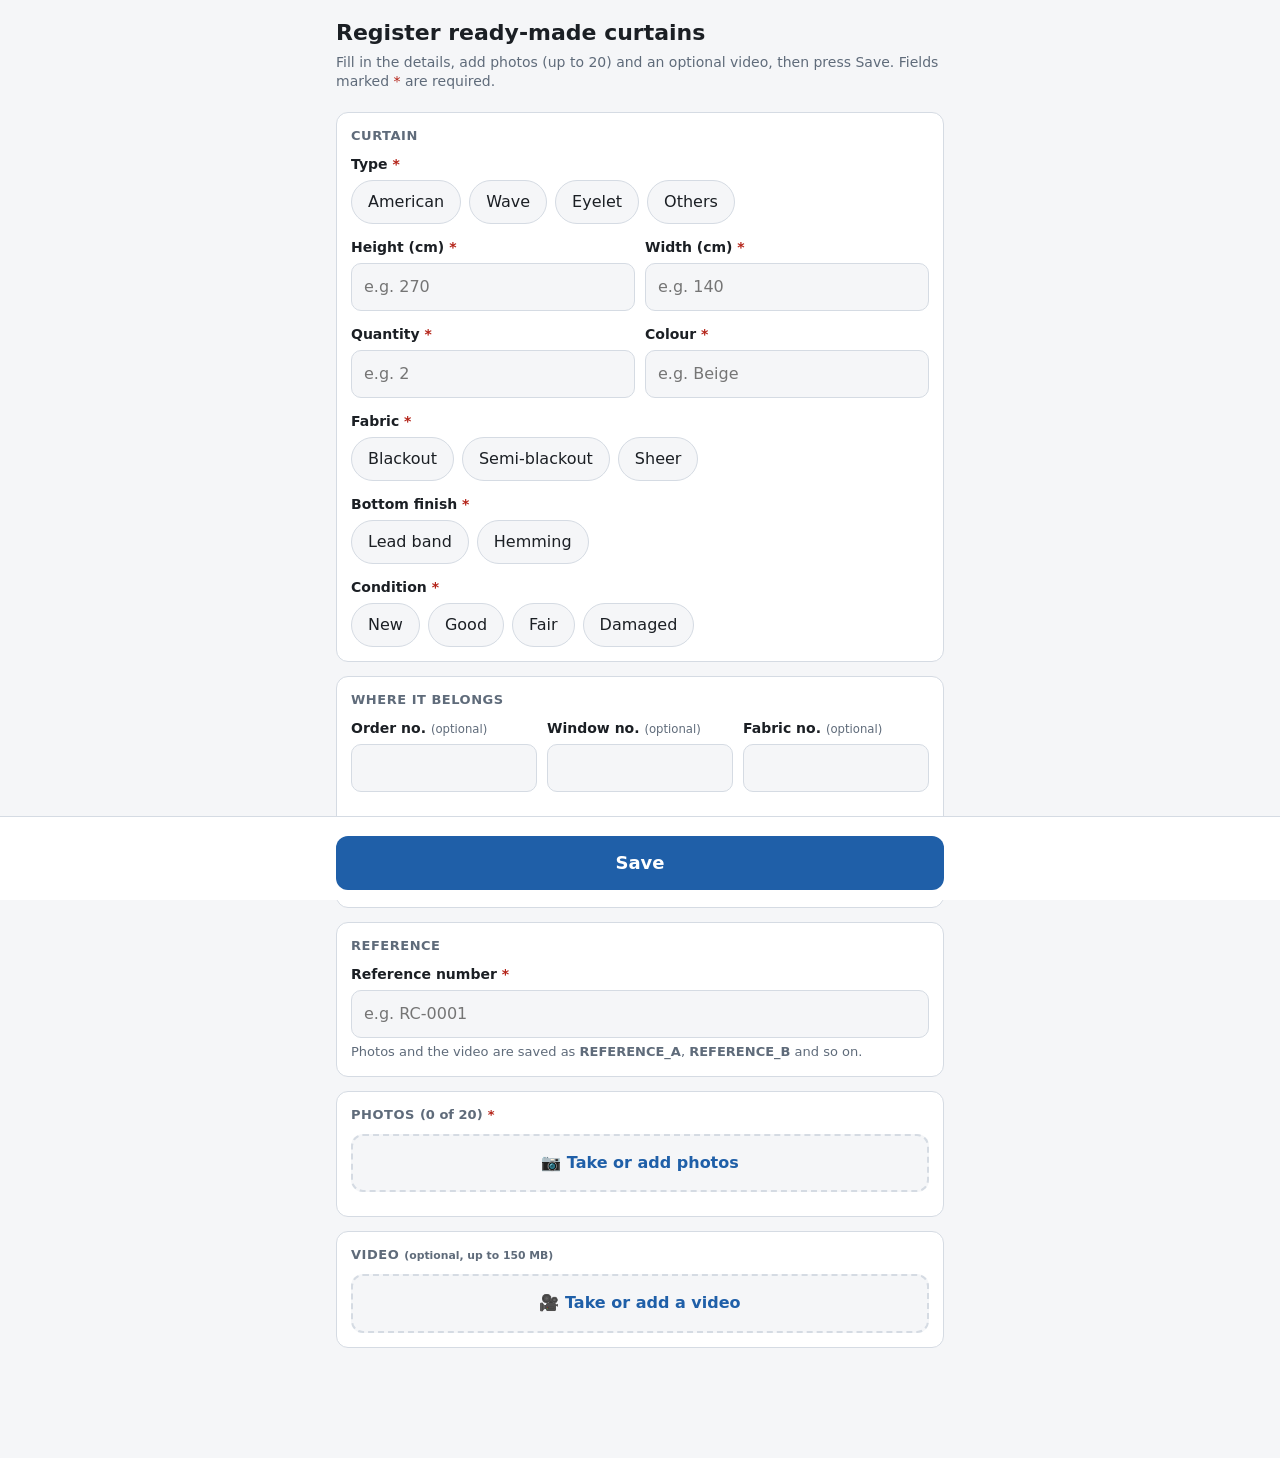
==== ready-curtains.html @ 4d3243e3 "Ready-made curtains register: public ready-curtains.html + ready-curtains edge function, tables, Dri" ====
<!doctype html>
<html lang="en">
<head>
<meta charset="utf-8">
<meta name="viewport" content="width=device-width, initial-scale=1">
<title>Register Ready-Made Curtains</title>
<meta name="robots" content="noindex">
<!-- Public one-page form (no login) to register ready-made curtains with photos and a video. 23 Nov 2026.
     Talks only to the edge function ready-curtains; see supabase/functions/ready-curtains/index.ts.
     Files are saved as <REFERENCE>_A, _B, ... and copied to the Google Drive folder Ready_Curtains. -->
<style>
:root{
  --bg:#f5f6f8; --card:#fff; --ink:#1b1f24; --muted:#5f6b7a; --line:#d5dbe3;
  --brand:#1f5fa8; --brand-ink:#fff; --ok:#16794a; --ok-bg:#e3f4ea; --err:#b42318; --err-bg:#fde7e5; --focus:#7fb0ef; --chip-on:#e6f0fc;
}
@media (prefers-color-scheme: dark){
  :root:not([data-theme="light"]){
    --bg:#121417; --card:#1b1f24; --ink:#e8ebef; --muted:#9aa5b1; --line:#333a43;
    --brand:#5b9be6; --brand-ink:#0d1117; --ok:#5fd39a; --ok-bg:#173527; --err:#ff8a80; --err-bg:#3b1d1b; --focus:#3d6ea8; --chip-on:#1c2f47;
  }
}
:root[data-theme="dark"]{
  --bg:#121417; --card:#1b1f24; --ink:#e8ebef; --muted:#9aa5b1; --line:#333a43;
  --brand:#5b9be6; --brand-ink:#0d1117; --ok:#5fd39a; --ok-bg:#173527; --err:#ff8a80; --err-bg:#3b1d1b; --focus:#3d6ea8; --chip-on:#1c2f47;
}
:root{color-scheme:light dark}
*{box-sizing:border-box}
html,body{margin:0}
body{background:var(--bg);color:var(--ink);font:16px/1.4 system-ui,-apple-system,"Segoe UI",Roboto,sans-serif;padding-bottom:110px}
.wrap{max-width:640px;margin:0 auto;padding:0 16px}
header{padding:18px 0 6px}
h1{font-size:22px;margin:0 0 4px}
header p{margin:0;color:var(--muted);font-size:14px}
section{background:var(--card);border:1px solid var(--line);border-radius:12px;padding:14px;margin-top:14px}
h2{font-size:13px;letter-spacing:.04em;text-transform:uppercase;color:var(--muted);margin:0 0 10px}
.field{margin-bottom:14px}
.field:last-child{margin-bottom:0}
label.l,.l{display:block;font-size:14px;font-weight:600;margin-bottom:5px}
.l small{font-weight:400;color:var(--muted)}
.req{color:var(--err)}
input[type=text],input[type=number],input[type=search]{width:100%;font:inherit;color:var(--ink);background:var(--bg);border:1px solid var(--line);border-radius:10px;padding:12px;min-height:48px}
input:focus,button:focus-visible{outline:2px solid var(--focus);outline-offset:1px}
.two{display:grid;grid-template-columns:1fr 1fr;gap:10px}
.three{display:grid;grid-template-columns:1fr 1fr 1fr;gap:10px}
@media (max-width:420px){.three{grid-template-columns:1fr 1fr}}
.chips{display:flex;flex-wrap:wrap;gap:8px}
.chip{font:inherit;cursor:pointer;color:var(--ink);background:var(--bg);border:1.5px solid var(--line);border-radius:999px;padding:10px 16px;min-height:44px}
.chip[aria-pressed=true]{background:var(--chip-on);border-color:var(--brand);color:var(--brand);font-weight:700}
.invalid .chip,.invalid input{border-color:var(--err)}
.msg{font-size:13px;color:var(--err);margin-top:5px;display:none}
.invalid > .msg{display:block}
.hint{font-size:13px;color:var(--muted);margin-top:5px}
.drop{display:flex;align-items:center;justify-content:center;gap:8px;border:2px dashed var(--line);border-radius:12px;padding:16px;cursor:pointer;font-weight:600;color:var(--brand);background:var(--bg);min-height:56px;text-align:center}
.drop input{display:none}
.thumbs{display:grid;grid-template-columns:repeat(auto-fill,minmax(92px,1fr));gap:8px;margin-top:10px}
.th{position:relative;aspect-ratio:1;border-radius:10px;overflow:hidden;background:var(--bg);border:1px solid var(--line);display:flex;align-items:center;justify-content:center;color:var(--muted);font-size:12px;text-align:center}
.th img{width:100%;height:100%;object-fit:cover;display:block}
.th .let{position:absolute;left:4px;bottom:4px;background:rgba(0,0,0,.65);color:#fff;border-radius:6px;font-size:12px;font-weight:700;padding:1px 7px}
.th .x{position:absolute;right:4px;top:4px;width:30px;height:30px;border-radius:50%;border:0;background:rgba(0,0,0,.65);color:#fff;font-size:18px;line-height:1;cursor:pointer;padding:0}
.th .bar{position:absolute;left:0;right:0;bottom:0;height:5px;background:rgba(0,0,0,.25)}
.th .bar i{display:block;height:100%;width:0;background:var(--brand)}
.th.done .bar i{background:var(--ok);width:100%}
.vid{display:flex;align-items:center;gap:10px;margin-top:10px;padding:10px;border:1px solid var(--line);border-radius:10px;background:var(--bg)}
.vid b{flex:1;min-width:0;overflow-wrap:anywhere;font-size:14px}
.vid button{border:0;background:none;color:var(--err);font:inherit;font-weight:600;cursor:pointer;min-height:44px;padding:0 8px}
#bar{position:fixed;left:0;right:0;bottom:0;background:var(--card);border-top:1px solid var(--line);padding:10px 0 calc(10px + env(safe-area-inset-bottom));z-index:5}
#submit{width:100%;font:inherit;font-size:18px;font-weight:700;background:var(--brand);color:var(--brand-ink);border:0;border-radius:12px;min-height:54px;cursor:pointer}
#submit:disabled{opacity:.55;cursor:default}
#status{font-size:14px;margin:0 0 8px;min-height:1px}
#status.err{color:var(--err);font-weight:600}
#prog{height:8px;border-radius:99px;background:var(--line);overflow:hidden;margin-bottom:8px;display:none}
#prog i{display:block;height:100%;width:0;background:var(--brand);transition:width .2s}
#done{display:none;text-align:center;padding:26px 16px}
#done .tick{width:64px;height:64px;border-radius:50%;background:var(--ok-bg);color:var(--ok);font-size:36px;display:flex;align-items:center;justify-content:center;margin:0 auto 12px}
#done h2{font-size:20px;text-transform:none;letter-spacing:0;color:var(--ink);margin-bottom:6px}
#done .btns{display:grid;gap:10px;margin-top:18px}
#done button{font:inherit;font-weight:700;border-radius:12px;min-height:50px;border:1.5px solid var(--brand);background:var(--card);color:var(--brand);cursor:pointer}
#done button.p{background:var(--brand);color:var(--brand-ink)}
</style>
</head>
<body>
<div class="wrap">
  <header>
    <h1>Register ready-made curtains</h1>
    <p>Fill in the details, add photos (up to 20) and an optional video, then press Save. Fields marked <span class="req">*</span> are required.</p>
  </header>

  <form id="form" novalidate autocomplete="off">
  <section>
    <h2>Curtain</h2>
    <div class="field" data-f="curtain_type">
      <div class="l">Type <span class="req">*</span></div>
      <div class="chips" data-group="curtain_type">
        <button type="button" class="chip" data-v="American">American</button>
        <button type="button" class="chip" data-v="Wave">Wave</button>
        <button type="button" class="chip" data-v="Eyelet">Eyelet</button>
        <button type="button" class="chip" data-v="Others">Others</button>
      </div>
      <input type="text" id="type_other" maxlength="80" placeholder="Describe the type" style="margin-top:8px;display:none" aria-label="Other type">
      <div class="msg">Please choose the type.</div>
    </div>
    <div class="two">
      <div class="field" data-f="height_cm">
        <label class="l" for="height_cm">Height (cm) <span class="req">*</span></label>
        <input type="number" id="height_cm" inputmode="decimal" min="1" max="999" step="any" placeholder="e.g. 270">
        <div class="msg">Enter the height.</div>
      </div>
      <div class="field" data-f="width_cm">
        <label class="l" for="width_cm">Width (cm) <span class="req">*</span></label>
        <input type="number" id="width_cm" inputmode="decimal" min="1" max="1999" step="any" placeholder="e.g. 140">
        <div class="msg">Enter the width.</div>
      </div>
    </div>
    <div class="two">
      <div class="field" data-f="quantity">
        <label class="l" for="quantity">Quantity <span class="req">*</span></label>
        <input type="number" id="quantity" inputmode="numeric" min="1" max="9999" step="1" placeholder="e.g. 2">
        <div class="msg">Enter the quantity.</div>
      </div>
      <div class="field" data-f="colour">
        <label class="l" for="colour">Colour <span class="req">*</span></label>
        <input type="text" id="colour" maxlength="60" placeholder="e.g. Beige">
        <div class="msg">Enter the colour.</div>
      </div>
    </div>
    <div class="field" data-f="fabric_kind">
      <div class="l">Fabric <span class="req">*</span></div>
      <div class="chips" data-group="fabric_kind">
        <button type="button" class="chip" data-v="Blackout">Blackout</button>
        <button type="button" class="chip" data-v="Semi-blackout">Semi-blackout</button>
        <button type="button" class="chip" data-v="Sheer">Sheer</button>
      </div>
      <div class="msg">Please choose the fabric.</div>
    </div>
    <div class="field" data-f="bottom_finish">
      <div class="l">Bottom finish <span class="req">*</span></div>
      <div class="chips" data-group="bottom_finish">
        <button type="button" class="chip" data-v="Lead band">Lead band</button>
        <button type="button" class="chip" data-v="Hemming">Hemming</button>
      </div>
      <div class="msg">Please choose lead band or hemming.</div>
    </div>
    <div class="field" data-f="condition">
      <div class="l">Condition <span class="req">*</span></div>
      <div class="chips" data-group="condition">
        <button type="button" class="chip" data-v="New">New</button>
        <button type="button" class="chip" data-v="Good">Good</button>
        <button type="button" class="chip" data-v="Fair">Fair</button>
        <button type="button" class="chip" data-v="Damaged">Damaged</button>
      </div>
      <div class="msg">Please choose the condition.</div>
    </div>
  </section>

  <section>
    <h2>Where it belongs</h2>
    <div class="three">
      <div class="field" data-f="order_no">
        <label class="l" for="order_no">Order no. <small>(optional)</small></label>
        <input type="text" id="order_no" maxlength="40" inputmode="text">
      </div>
      <div class="field" data-f="window_no">
        <label class="l" for="window_no">Window no. <small>(optional)</small></label>
        <input type="text" id="window_no" maxlength="40">
      </div>
      <div class="field" data-f="fabric_no">
        <label class="l" for="fabric_no">Fabric no. <small>(optional)</small></label>
        <input type="text" id="fabric_no" maxlength="60">
      </div>
    </div>
    <div class="field" data-f="rack_no" style="margin-top:14px">
      <label class="l" for="rack_no">Rack number <span class="req">*</span></label>
      <input type="text" id="rack_no" maxlength="40" placeholder="e.g. R-12">
      <div class="msg">Enter the rack number.</div>
    </div>
  </section>

  <section>
    <h2>Reference</h2>
    <div class="field" data-f="ref">
      <label class="l" for="ref">Reference number <span class="req">*</span></label>
      <input type="text" id="ref" maxlength="40" autocapitalize="characters" placeholder="e.g. RC-0001">
      <div class="hint" id="refHint">Photos and the video are saved as <b>REFERENCE_A</b>, <b>REFERENCE_B</b> and so on.</div>
      <div class="msg" id="refMsg">Enter a reference number (letters, digits, - _ . only).</div>
    </div>
  </section>

  <section>
    <h2>Photos <span id="pcount" style="text-transform:none;letter-spacing:0">(0 of 20)</span> <span class="req">*</span></h2>
    <label class="drop" id="photoDrop">
      <span>📷 Take or add photos</span>
      <input type="file" id="photos" accept="image/*" multiple>
    </label>
    <div class="thumbs" id="thumbs"></div>
    <div class="field" data-f="photos"><div class="msg">Please add at least one photo.</div></div>
  </section>

  <section>
    <h2>Video <small style="text-transform:none;letter-spacing:0">(optional, up to 150 MB)</small></h2>
    <label class="drop" id="videoDrop">
      <span>🎥 Take or add a video</span>
      <input type="file" id="video" accept="video/*">
    </label>
    <div id="vidInfo"></div>
  </section>
  </form>

  <section id="done">
    <div class="tick">✓</div>
    <h2>Saved</h2>
    <p id="doneTxt" style="margin:0;color:var(--muted)"></p>
    <div class="btns">
      <button type="button" class="p" id="againSame">Same details, new reference</button>
      <button type="button" id="againBlank">Register a new curtain (blank form)</button>
    </div>
  </section>
</div>

<div id="bar"><div class="wrap">
  <div id="prog"><i></i></div>
  <p id="status"></p>
  <button type="button" id="submit">Save</button>
</div></div>

<script>
(() => {
  const API = "https://jrevqijbzzwdcwxcnwfa.supabase.co/functions/v1/ready-curtains";
  const KEY = "sb_publishable_I4J8srUWlXVnkI-9qGpPQg_XblXWZ8r";   // public publishable key; the Storage gateway wants a header
  const MAX_PHOTOS = 20, MAX_VIDEO = 150 * 1024 * 1024, MAX_EDGE = 2560;
  const LETTERS = "ABCDEFGHIJKLMNOPQRSTUVWXYZ";
  const $ = (id) => document.getElementById(id);
  const store = {
    get(k){ try { return localStorage.getItem(k); } catch { return null; } },
    set(k,v){ try { localStorage.setItem(k,v); } catch {} },
  };
  const TEXT = ["order_no","window_no","fabric_no","height_cm","width_cm","quantity","colour","rack_no","ref","type_other"];
  const GROUPS = ["curtain_type","fabric_kind","bottom_finish","condition"];
  const pick = {};                    // chip selections
  let photos = [];                    // {blob, name, type, size, url, ok}
  let video = null;                   // {file, type, size}
  let sid = null, uploaded = new Set(), busy = false;

  const newId = () => (crypto.randomUUID ? crypto.randomUUID() : (Date.now().toString(36) + Math.random().toString(36).slice(2) + Math.random().toString(36).slice(2)));
  const normRef = (v) => String(v || "").trim().replace(/\s+/g, "-").toUpperCase();
  const refOk = (r) => /^[A-Z0-9][A-Z0-9._-]{0,39}$/.test(r);
  const mb = (n) => (n / 1048576).toFixed(n > 10485760 ? 0 : 1) + " MB";

  // ---------- chips ----------
  document.querySelectorAll(".chips").forEach((box) => box.addEventListener("click", (e) => {
    const b = e.target.closest(".chip"); if (!b) return;
    setChip(box.dataset.group, b.dataset.v);
    box.closest(".field").classList.remove("invalid");
    saveDraft();
  }));
  function setChip(g, v){
    pick[g] = v;
    document.querySelectorAll('[data-group="' + g + '"] .chip').forEach((c) => c.setAttribute("aria-pressed", c.dataset.v === v ? "true" : "false"));
    if (g === "curtain_type") { $("type_other").style.display = v === "Others" ? "" : "none"; if (v === "Others") $("type_other").focus(); }
  }

  // ---------- draft (text only; files can't be kept) ----------
  function saveDraft(){
    const d = { pick }; TEXT.forEach((k) => d[k] = $(k).value);
    store.set("rc.draft", JSON.stringify(d));
  }
  function loadDraft(){
    try {
      const d = JSON.parse(store.get("rc.draft") || "null"); if (!d) return;
      TEXT.forEach((k) => { if (d[k] != null) $(k).value = d[k]; });
      GROUPS.forEach((g) => { if (d.pick && d.pick[g]) setChip(g, d.pick[g]); });
    } catch {}
  }
  document.querySelectorAll("input[type=text],input[type=number]").forEach((i) => i.addEventListener("input", () => {
    i.closest(".field")?.classList.remove("invalid"); saveDraft(); if (i.id === "ref") refHint();
  }));
  function refHint(){
    const r = normRef($("ref").value), el = $("refHint");
    el.innerHTML = r ? "Files will be saved as <b>" + esc(r) + "_A</b>, <b>" + esc(r) + "_B</b> …" : "Photos and the video are saved as <b>REFERENCE_A</b>, <b>REFERENCE_B</b> and so on.";
  }
  const esc = (s) => String(s ?? "").replace(/[&<>"']/g, (c) => ({"&":"&amp;","<":"&lt;",">":"&gt;",'"':"&quot;","'":"&#39;"}[c]));

  // ---------- photos ----------
  async function shrink(file){
    const type = file.type || guessType(file.name);
    if (!/^image\//.test(type)) throw new Error("not an image");
    try {
      const bmp = await createImageBitmap(file, { imageOrientation: "from-image" });
      const scale = Math.min(1, MAX_EDGE / Math.max(bmp.width, bmp.height));
      const w = Math.round(bmp.width * scale), h = Math.round(bmp.height * scale);
      const c = document.createElement("canvas"); c.width = w; c.height = h;
      c.getContext("2d").drawImage(bmp, 0, 0, w, h); bmp.close && bmp.close();
      const blob = await new Promise((res) => c.toBlob(res, "image/jpeg", 0.85));
      if (blob && (scale < 1 || blob.size < file.size)) return { blob, type: "image/jpeg", size: blob.size, preview: true };
    } catch { /* HEIC on a desktop browser, etc.: send the original */ }
    return { blob: new Blob([file], { type }), type, size: file.size, preview: /^image\/(jpeg|png|webp)$/.test(type) };
  }
  function guessType(name){
    const e = String(name || "").split(".").pop().toLowerCase();
    return { jpg:"image/jpeg", jpeg:"image/jpeg", png:"image/png", webp:"image/webp", heic:"image/heic", heif:"image/heif",
             mp4:"video/mp4", mov:"video/quicktime", m4v:"video/x-m4v", webm:"video/webm", "3gp":"video/3gpp" }[e] || "";
  }

  $("photos").onchange = async (e) => {
    const files = [...e.target.files]; e.target.value = "";
    if (!files.length) return;
    const room = MAX_PHOTOS - photos.length;
    if (files.length > room) setStatus("Only " + MAX_PHOTOS + " photos are allowed - " + (files.length - room) + " were not added.", true);
    else setStatus("");
    $("photoDrop").style.opacity = .6;
    for (const f of files.slice(0, Math.max(0, room))) {
      try {
        const s = await shrink(f);
        if (s.size > 15 * 1024 * 1024) { setStatus(f.name + " is larger than 15 MB and was skipped.", true); continue; }
        photos.push({ ...s, url: s.preview ? URL.createObjectURL(s.blob) : "" });
      } catch { setStatus(f.name + " is not a photo and was skipped.", true); }
      renderThumbs();
    }
    $("photoDrop").style.opacity = 1;
    resetAttempt(); document.querySelector('[data-f="photos"]').classList.remove("invalid");
  };
  function renderThumbs(){
    $("pcount").textContent = "(" + photos.length + " of " + MAX_PHOTOS + ")";
    $("thumbs").innerHTML = photos.map((p, i) =>
      '<div class="th" data-i="' + i + '">' + (p.url ? '<img alt="" src="' + p.url + '">' : "photo<br>(no preview)") +
      '<span class="let">' + LETTERS[i] + '</span><button type="button" class="x" aria-label="Remove photo ' + LETTERS[i] + '">×</button><span class="bar"><i></i></span></div>').join("");
    $("photoDrop").style.display = photos.length >= MAX_PHOTOS ? "none" : "";
  }
  $("thumbs").onclick = (e) => {
    const x = e.target.closest(".x"); if (!x || busy) return;
    const i = +x.closest(".th").dataset.i, p = photos[i];
    if (p.url) URL.revokeObjectURL(p.url);
    photos.splice(i, 1); resetAttempt(); renderThumbs();
  };

  // ---------- video ----------
  $("video").onchange = (e) => {
    const f = e.target.files[0]; e.target.value = ""; if (!f) return;
    const type = f.type || guessType(f.name);
    if (!/^video\//.test(type)) { setStatus("That file is not a video.", true); return; }
    if (f.size > MAX_VIDEO) { setStatus("The video is " + mb(f.size) + ". The limit is 150 MB - record a shorter clip.", true); return; }
    video = { file: f, type, size: f.size }; setStatus(""); resetAttempt(); renderVideo();
  };
  function renderVideo(){
    $("vidInfo").innerHTML = video ? '<div class="vid"><span>🎥</span><b>' + esc(video.file.name) + " · " + mb(video.size) + '</b><button type="button" id="vidX">Remove</button></div>' : "";
    $("videoDrop").style.display = video ? "none" : "";
  }
  $("vidInfo").onclick = (e) => { if (e.target.id === "vidX" && !busy) { video = null; resetAttempt(); renderVideo(); } };

  // ---------- status ----------
  function setStatus(t, err){ const s = $("status"); s.textContent = t || ""; s.className = err ? "err" : ""; }
  function setProg(f){ const p = $("prog"); p.style.display = f == null ? "none" : "block"; if (f != null) p.firstElementChild.style.width = Math.round(f * 100) + "%"; }
  function resetAttempt(){ uploaded = new Set(); }

  // ---------- validation ----------
  function validate(){
    let first = null;
    const bad = (key) => { const f = document.querySelector('[data-f="' + key + '"]'); f.classList.add("invalid"); first = first || f; };
    document.querySelectorAll(".invalid").forEach((f) => f.classList.remove("invalid"));
    GROUPS.forEach((g) => { if (!pick[g]) bad(g); });
    if (pick.curtain_type === "Others" && !$("type_other").value.trim()) { bad("curtain_type"); document.querySelector('[data-f="curtain_type"] .msg').textContent = "Describe the type."; }
    else document.querySelector('[data-f="curtain_type"] .msg').textContent = "Please choose the type.";
    const num = (id, max) => { const v = parseFloat($(id).value); return Number.isFinite(v) && v > 0 && v <= max; };
    if (!num("height_cm", 999)) bad("height_cm");
    if (!num("width_cm", 1999)) bad("width_cm");
    if (!num("quantity", 9999) || !Number.isInteger(+$("quantity").value)) bad("quantity");
    ["colour","rack_no"].forEach((k) => { if (!$(k).value.trim()) bad(k); });
    if (!refOk(normRef($("ref").value))) bad("ref");
    if (!photos.length) bad("photos");
    if (first) first.scrollIntoView({ behavior: "smooth", block: "center" });
    return !first;
  }

  // ---------- network ----------
  async function call(body){
    let r;
    try { r = await fetch(API, { method: "POST", headers: { "Content-Type": "application/json" }, body: JSON.stringify(body) }); }
    catch { throw new Error("No connection. Check the internet and press Save again - nothing is lost."); }
    let j = null; try { j = await r.json(); } catch {}
    if (!r.ok) { const e = new Error((j && j.error) || "Server error (" + r.status + ")"); e.status = r.status; e.data = j; throw e; }
    return j;
  }

  function putFile(url, blob, name, onProgress){
    return new Promise((resolve, reject) => {
      const x = new XMLHttpRequest();
      x.open("PUT", url);
      x.setRequestHeader("apikey", KEY); x.setRequestHeader("Authorization", "Bearer " + KEY); x.setRequestHeader("x-upsert", "true");
      x.upload.onprogress = (e) => { if (e.lengthComputable) onProgress(e.loaded); };
      x.onload = () => (x.status >= 200 && x.status < 300) ? resolve() : reject(new Error("Upload failed (" + x.status + ")"));
      x.onerror = () => reject(new Error("Upload interrupted"));
      x.ontimeout = () => reject(new Error("Upload timed out"));
      const fd = new FormData(); fd.append("cacheControl", "3600"); fd.append("", blob, name);
      x.send(fd);
    });
  }

  async function submit(){
    if (busy) return;
    if (!validate()) { setStatus("Please fix the highlighted fields.", true); return; }
    busy = true; $("submit").disabled = true; setStatus("Saving details…"); setProg(0);
    if (!sid) sid = newId();
    const ref = normRef($("ref").value);
    try {
      const startRes = await call({
        action: "start", submission_id: sid, ref,
        curtain_type: pick.curtain_type, type_other: $("type_other").value,
        order_no: $("order_no").value, window_no: $("window_no").value, fabric_no: $("fabric_no").value,
        height_cm: $("height_cm").value, width_cm: $("width_cm").value, quantity: $("quantity").value,
        colour: $("colour").value, condition: pick.condition, bottom_finish: pick.bottom_finish, fabric_kind: pick.fabric_kind,
        rack_no: $("rack_no").value,
        photos: photos.map((p) => ({ type: p.type, size: p.size })),
        video: video ? { type: video.type, size: video.size } : null,
      });
      if (!startRes.done) {
        // one job per file: photos first, then the video
        const jobs = startRes.uploads.map((u, i) => {
          const isVid = u.kind === "video";
          return { u, blob: isVid ? new Blob([video.file], { type: video.type }) : photos[i].blob, size: isVid ? video.size : photos[i].size, idx: i, isVid };
        });
        const total = jobs.reduce((a, j) => a + j.size, 0) || 1;
        const loaded = new Map();
        const refresh = () => { let s = 0; loaded.forEach((v) => s += v); const f = Math.min(1, s / total); setProg(f * 0.97); setStatus("Uploading… " + Math.round(f * 100) + "%"); };
        const run = async (job) => {
          if (uploaded.has(job.u.file_name + ":" + job.size)) { loaded.set(job.idx, job.size); refresh(); return; }
          const th = job.isVid ? null : $("thumbs").children[job.idx];
          for (let attempt = 1; ; attempt++) {
            try {
              await putFile(job.u.url, job.blob, job.u.file_name, (n) => { loaded.set(job.idx, n); if (th) th.querySelector(".bar i").style.width = Math.round(100 * n / job.size) + "%"; refresh(); });
              break;
            } catch (e) { if (attempt >= 3) throw e; loaded.set(job.idx, 0); await new Promise((r) => setTimeout(r, 800 * attempt)); }
          }
          loaded.set(job.idx, job.size); uploaded.add(job.u.file_name + ":" + job.size);
          if (th) th.classList.add("done"); refresh();
        };
        // 3 at a time (the video starts first so it is not left to the end)
        const queue = jobs.slice().sort((a, b) => (b.isVid - a.isVid));
        await Promise.all([0, 1, 2].map(async () => { while (queue.length) await run(queue.shift()); }));
      }
      setStatus("Finishing…"); setProg(0.98);
      await call({ action: "finish", ref, submission_id: sid });
      setProg(1);
      success(ref);
    } catch (e) {
      if (e.status === 409 && e.data && e.data.missing) { resetAttempt(); setStatus("Some files did not arrive. Press Save again to retry.", true); }
      else setStatus(e.message, true);
      setProg(null); $("submit").textContent = "Try again";
    } finally { busy = false; $("submit").disabled = false; }
  }
  $("submit").onclick = submit;
  window.addEventListener("beforeunload", (e) => { if (busy) { e.preventDefault(); e.returnValue = ""; } });

  // ---------- after saving ----------
  let lastDetails = null;
  function success(ref){
    lastDetails = { pick: { ...pick }, text: Object.fromEntries(TEXT.map((k) => [k, $(k).value])) };
    const n = photos.length + (video ? 1 : 0);
    $("doneTxt").innerHTML = "<b>" + esc(ref) + "</b> is registered with " + photos.length + " photo" + (photos.length === 1 ? "" : "s") + (video ? " and a video" : "") +
      ". " + n + " file" + (n === 1 ? " is" : "s are") + " named <b>" + esc(ref) + "_A</b>" + (n > 1 ? " to <b>" + esc(ref) + "_" + LETTERS[n - 1] + "</b>" : "") + " and being copied to the Ready_Curtains folder in Google Drive.";
    document.getElementById("form").style.display = "none"; document.querySelector("header").style.display = "none";
    $("bar").style.display = "none"; $("done").style.display = "block"; window.scrollTo(0, 0);
    store.set("rc.draft", "");
  }
  function clearForm(keep){
    photos.forEach((p) => p.url && URL.revokeObjectURL(p.url)); photos = []; video = null; sid = null; resetAttempt();
    renderThumbs(); renderVideo(); setProg(null); setStatus(""); $("submit").textContent = "Save";
    document.querySelectorAll(".invalid").forEach((f) => f.classList.remove("invalid"));
    const keepText = keep ? lastDetails.text : {};
    TEXT.forEach((k) => $(k).value = k === "ref" ? "" : (keepText[k] || ""));
    GROUPS.forEach((g) => { delete pick[g]; document.querySelectorAll('[data-group="' + g + '"] .chip').forEach((c) => c.setAttribute("aria-pressed", "false")); });
    $("type_other").style.display = "none";
    if (keep) GROUPS.forEach((g) => lastDetails.pick[g] && setChip(g, lastDetails.pick[g]));
    saveDraft(); refHint();
    document.getElementById("form").style.display = ""; document.querySelector("header").style.display = "";
    $("bar").style.display = ""; $("done").style.display = "none"; window.scrollTo(0, 0);
    setTimeout(() => $("ref").focus(), 50);
  }
  $("againSame").onclick = () => clearForm(true);
  $("againBlank").onclick = () => clearForm(false);

  loadDraft(); refHint(); renderThumbs(); renderVideo();
})();
</script>
</body>
</html>
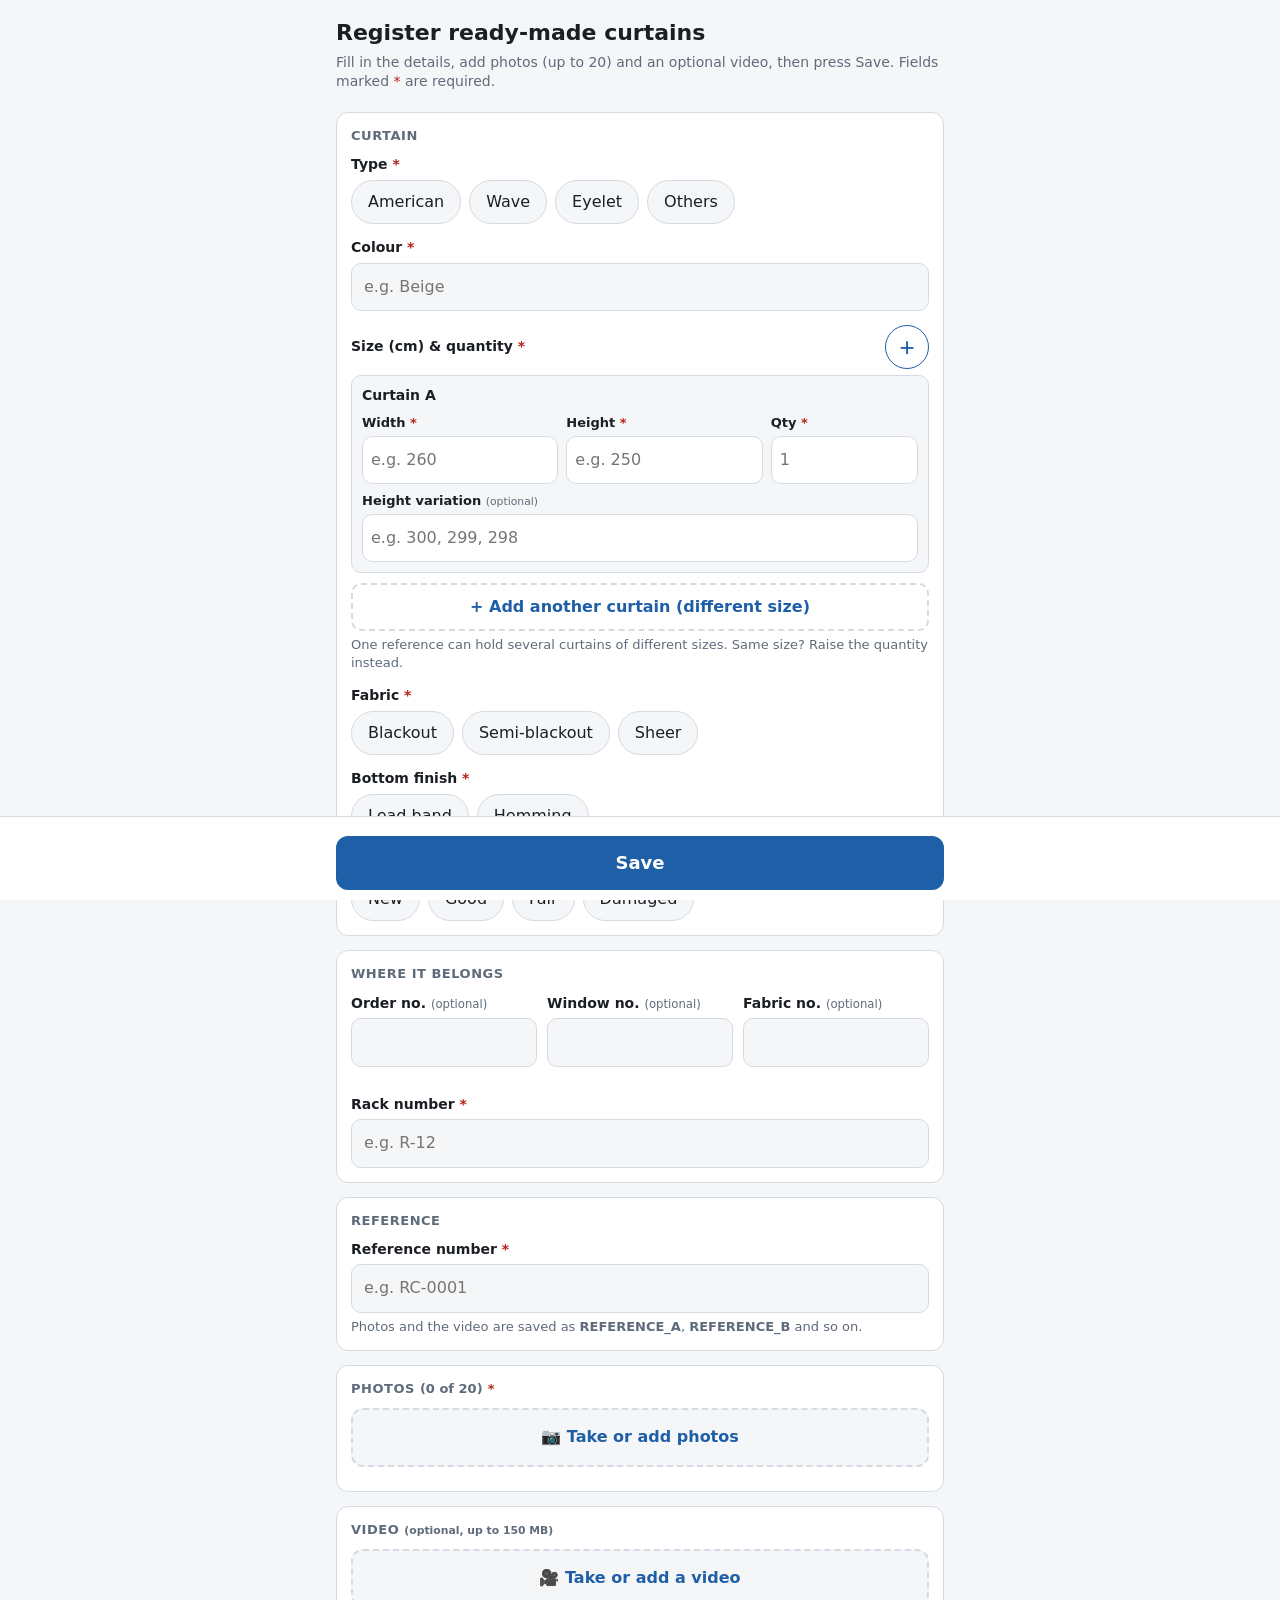
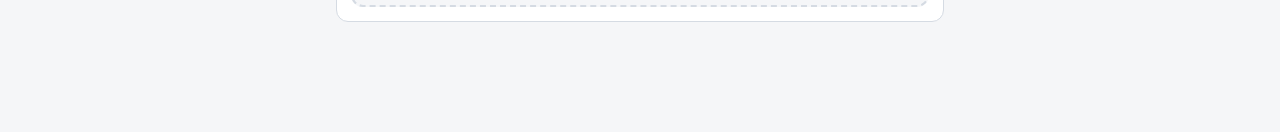
==== commit 96dd30fe: "Ready curtains: width left / height right, height variation, several curtain sizes per reference Co-" ====
--- a/ready-curtains.html
+++ b/ready-curtains.html
@@ -47,6 +47,19 @@
 .chip{font:inherit;cursor:pointer;color:var(--ink);background:var(--bg);border:1.5px solid var(--line);border-radius:999px;padding:10px 16px;min-height:44px}
 .chip[aria-pressed=true]{background:var(--chip-on);border-color:var(--brand);color:var(--brand);font-weight:700}
 .invalid .chip,.invalid input{border-color:var(--err)}
+.sizehead{display:flex;align-items:center;justify-content:space-between;margin-bottom:6px}
+.sizehead .l{margin:0}
+.iconbtn{width:44px;height:44px;border-radius:50%;border:1.5px solid var(--brand);background:var(--card);color:var(--brand);font-size:26px;line-height:1;cursor:pointer;padding:0;display:flex;align-items:center;justify-content:center}
+.srow{border:1px solid var(--line);border-radius:10px;padding:10px;margin-bottom:10px;background:var(--bg)}
+.srowhead{display:flex;align-items:center;justify-content:space-between;margin-bottom:8px}
+.srowhead b{font-size:14px}
+.srowhead .rm{border:0;background:none;color:var(--err);font:inherit;font-weight:600;cursor:pointer;min-height:36px;padding:0 6px}
+.sz{display:grid;grid-template-columns:1fr 1fr .75fr;gap:8px}
+.srow .field{margin-bottom:8px}
+.srow .field:last-child{margin-bottom:0}
+.srow label.l{font-size:13px;margin-bottom:4px}
+.srow input{background:var(--card);padding:10px 8px}
+.addbtn{width:100%;font:inherit;font-weight:600;color:var(--brand);background:var(--card);border:2px dashed var(--line);border-radius:10px;min-height:48px;cursor:pointer}
 .msg{font-size:13px;color:var(--err);margin-top:5px;display:none}
 .invalid > .msg{display:block}
 .hint{font-size:13px;color:var(--muted);margin-top:5px}
@@ -99,29 +112,19 @@
       <input type="text" id="type_other" maxlength="80" placeholder="Describe the type" style="margin-top:8px;display:none" aria-label="Other type">
       <div class="msg">Please choose the type.</div>
     </div>
-    <div class="two">
-      <div class="field" data-f="height_cm">
-        <label class="l" for="height_cm">Height (cm) <span class="req">*</span></label>
-        <input type="number" id="height_cm" inputmode="decimal" min="1" max="999" step="any" placeholder="e.g. 270">
-        <div class="msg">Enter the height.</div>
-      </div>
-      <div class="field" data-f="width_cm">
-        <label class="l" for="width_cm">Width (cm) <span class="req">*</span></label>
-        <input type="number" id="width_cm" inputmode="decimal" min="1" max="1999" step="any" placeholder="e.g. 140">
-        <div class="msg">Enter the width.</div>
-      </div>
-    </div>
-    <div class="two">
-      <div class="field" data-f="quantity">
-        <label class="l" for="quantity">Quantity <span class="req">*</span></label>
-        <input type="number" id="quantity" inputmode="numeric" min="1" max="9999" step="1" placeholder="e.g. 2">
-        <div class="msg">Enter the quantity.</div>
-      </div>
-      <div class="field" data-f="colour">
-        <label class="l" for="colour">Colour <span class="req">*</span></label>
-        <input type="text" id="colour" maxlength="60" placeholder="e.g. Beige">
-        <div class="msg">Enter the colour.</div>
-      </div>
+    <div class="field" data-f="colour">
+      <label class="l" for="colour">Colour <span class="req">*</span></label>
+      <input type="text" id="colour" maxlength="60" placeholder="e.g. Beige">
+      <div class="msg">Enter the colour.</div>
+    </div>
+    <div class="field" id="sizesField">
+      <div class="sizehead">
+        <div class="l">Size (cm) &amp; quantity <span class="req">*</span></div>
+        <button type="button" class="iconbtn" id="addCurtainIcon" aria-label="Add another curtain size" title="Add another curtain size">+</button>
+      </div>
+      <div id="sizes"></div>
+      <button type="button" class="addbtn" id="addCurtain">+ Add another curtain (different size)</button>
+      <div class="hint">One reference can hold several curtains of different sizes. Same size? Raise the quantity instead.</div>
     </div>
     <div class="field" data-f="fabric_kind">
       <div class="l">Fabric <span class="req">*</span></div>
@@ -233,12 +236,15 @@
     get(k){ try { return localStorage.getItem(k); } catch { return null; } },
     set(k,v){ try { localStorage.setItem(k,v); } catch {} },
   };
-  const TEXT = ["order_no","window_no","fabric_no","height_cm","width_cm","quantity","colour","rack_no","ref","type_other"];
+  const TEXT = ["order_no","window_no","fabric_no","colour","rack_no","ref","type_other"];
   const GROUPS = ["curtain_type","fabric_kind","bottom_finish","condition"];
   const pick = {};                    // chip selections
   let photos = [];                    // {blob, name, type, size, url, ok}
   let video = null;                   // {file, type, size}
   let sid = null, uploaded = new Set(), busy = false;
+  const MAX_CURTAINS = 20;
+  const blank = () => ({ w: "", h: "", q: "", hv: "" });
+  let curtains = [blank()];           // one entry per curtain size under this reference
 
   const newId = () => (crypto.randomUUID ? crypto.randomUUID() : (Date.now().toString(36) + Math.random().toString(36).slice(2) + Math.random().toString(36).slice(2)));
   const normRef = (v) => String(v || "").trim().replace(/\s+/g, "-").toUpperCase();
@@ -260,7 +266,7 @@
 
   // ---------- draft (text only; files can't be kept) ----------
   function saveDraft(){
-    const d = { pick }; TEXT.forEach((k) => d[k] = $(k).value);
+    const d = { pick, curtains }; TEXT.forEach((k) => d[k] = $(k).value);
     store.set("rc.draft", JSON.stringify(d));
   }
   function loadDraft(){
@@ -268,6 +274,7 @@
       const d = JSON.parse(store.get("rc.draft") || "null"); if (!d) return;
       TEXT.forEach((k) => { if (d[k] != null) $(k).value = d[k]; });
       GROUPS.forEach((g) => { if (d.pick && d.pick[g]) setChip(g, d.pick[g]); });
+      if (Array.isArray(d.curtains) && d.curtains.length) curtains = d.curtains.slice(0, MAX_CURTAINS).map((c) => ({ ...blank(), ...c }));
     } catch {}
   }
   document.querySelectorAll("input[type=text],input[type=number]").forEach((i) => i.addEventListener("input", () => {
@@ -278,6 +285,41 @@
     el.innerHTML = r ? "Files will be saved as <b>" + esc(r) + "_A</b>, <b>" + esc(r) + "_B</b> …" : "Photos and the video are saved as <b>REFERENCE_A</b>, <b>REFERENCE_B</b> and so on.";
   }
   const esc = (s) => String(s ?? "").replace(/[&<>"']/g, (c) => ({"&":"&amp;","<":"&lt;",">":"&gt;",'"':"&quot;","'":"&#39;"}[c]));
+
+  // ---------- curtain sizes ----------
+  const letterOf = (i) => LETTERS[i];
+  function renderSizes(){
+    $("sizes").innerHTML = curtains.map((c, i) =>
+      '<div class="srow" data-i="' + i + '">' +
+        '<div class="srowhead"><b>Curtain ' + letterOf(i) + '</b>' + (curtains.length > 1 ? '<button type="button" class="rm">Remove</button>' : "") + "</div>" +
+        '<div class="sz">' +
+          '<div class="field"><label class="l">Width <span class="req">*</span></label><input type="number" class="w" inputmode="decimal" min="1" max="1999" step="any" placeholder="e.g. 260" value="' + esc(c.w) + '"><div class="msg">Enter width</div></div>' +
+          '<div class="field"><label class="l">Height <span class="req">*</span></label><input type="number" class="h" inputmode="decimal" min="1" max="999" step="any" placeholder="e.g. 250" value="' + esc(c.h) + '"><div class="msg">Enter height</div></div>' +
+          '<div class="field"><label class="l">Qty <span class="req">*</span></label><input type="number" class="q" inputmode="numeric" min="1" max="9999" step="1" placeholder="1" value="' + esc(c.q) + '"><div class="msg">Enter qty</div></div>' +
+        "</div>" +
+        '<div class="field"><label class="l">Height variation <small>(optional)</small></label><input type="text" class="hv" maxlength="60" placeholder="e.g. 300, 299, 298" value="' + esc(c.hv) + '"></div>' +
+      "</div>").join("");
+    const full = curtains.length >= MAX_CURTAINS;
+    $("addCurtain").style.display = $("addCurtainIcon").style.display = full ? "none" : "";
+  }
+  function addCurtain(){
+    if (curtains.length >= MAX_CURTAINS || busy) return;
+    curtains.push(blank()); renderSizes(); saveDraft();
+    const row = $("sizes").lastElementChild; row.scrollIntoView({ behavior: "smooth", block: "center" });
+    setTimeout(() => row.querySelector(".w").focus(), 250);
+  }
+  $("addCurtain").onclick = addCurtain; $("addCurtainIcon").onclick = addCurtain;
+  $("sizes").addEventListener("input", (e) => {
+    const row = e.target.closest(".srow"); if (!row) return;
+    const c = curtains[+row.dataset.i], k = e.target.className;
+    if (k === "w" || k === "h" || k === "q" || k === "hv") c[k] = e.target.value;
+    e.target.closest(".field").classList.remove("invalid"); saveDraft();
+  });
+  $("sizes").addEventListener("click", (e) => {
+    const b = e.target.closest(".rm"); if (!b || busy) return;
+    curtains.splice(+b.closest(".srow").dataset.i, 1); if (!curtains.length) curtains.push(blank());
+    renderSizes(); saveDraft();
+  });
 
   // ---------- photos ----------
   async function shrink(file){
@@ -359,14 +401,23 @@
     GROUPS.forEach((g) => { if (!pick[g]) bad(g); });
     if (pick.curtain_type === "Others" && !$("type_other").value.trim()) { bad("curtain_type"); document.querySelector('[data-f="curtain_type"] .msg').textContent = "Describe the type."; }
     else document.querySelector('[data-f="curtain_type"] .msg').textContent = "Please choose the type.";
-    const num = (id, max) => { const v = parseFloat($(id).value); return Number.isFinite(v) && v > 0 && v <= max; };
-    if (!num("height_cm", 999)) bad("height_cm");
-    if (!num("width_cm", 1999)) bad("width_cm");
-    if (!num("quantity", 9999) || !Number.isInteger(+$("quantity").value)) bad("quantity");
+    const num = (v, max) => { const n = parseFloat(v); return Number.isFinite(n) && n > 0 && n <= max; };
+    const badEl = (el) => { const f = el.closest(".field"); f.classList.add("invalid"); first = first || f; };
+    const seen = new Set(); let dup = null;
+    [...$("sizes").children].forEach((row, i) => {
+      const c = curtains[i];
+      if (!num(c.w, 1999)) badEl(row.querySelector(".w"));
+      if (!num(c.h, 999)) badEl(row.querySelector(".h"));
+      if (!num(c.q, 9999) || !Number.isInteger(+c.q)) badEl(row.querySelector(".q"));
+      const key = +c.w + "x" + +c.h + "|" + c.hv.trim().toLowerCase();
+      if (num(c.w, 1999) && num(c.h, 999)) { if (seen.has(key) && dup == null) { dup = i; badEl(row.querySelector(".w")); } seen.add(key); }
+    });
+    if (dup != null) setStatus("Curtain " + letterOf(dup) + " has the same size as an earlier curtain - raise that quantity instead.", true);
     ["colour","rack_no"].forEach((k) => { if (!$(k).value.trim()) bad(k); });
     if (!refOk(normRef($("ref").value))) bad("ref");
     if (!photos.length) bad("photos");
     if (first) first.scrollIntoView({ behavior: "smooth", block: "center" });
+    if (first && dup == null) setStatus("Please fix the highlighted fields.", true);
     return !first;
   }
 
@@ -396,7 +447,7 @@
 
   async function submit(){
     if (busy) return;
-    if (!validate()) { setStatus("Please fix the highlighted fields.", true); return; }
+    if (!validate()) return;
     busy = true; $("submit").disabled = true; setStatus("Saving details…"); setProg(0);
     if (!sid) sid = newId();
     const ref = normRef($("ref").value);
@@ -405,7 +456,7 @@
         action: "start", submission_id: sid, ref,
         curtain_type: pick.curtain_type, type_other: $("type_other").value,
         order_no: $("order_no").value, window_no: $("window_no").value, fabric_no: $("fabric_no").value,
-        height_cm: $("height_cm").value, width_cm: $("width_cm").value, quantity: $("quantity").value,
+        curtains: curtains.map((c) => ({ width_cm: c.w, height_cm: c.h, quantity: c.q, height_variation: c.hv })),
         colour: $("colour").value, condition: pick.condition, bottom_finish: pick.bottom_finish, fabric_kind: pick.fabric_kind,
         rack_no: $("rack_no").value,
         photos: photos.map((p) => ({ type: p.type, size: p.size })),
@@ -452,9 +503,10 @@
   // ---------- after saving ----------
   let lastDetails = null;
   function success(ref){
-    lastDetails = { pick: { ...pick }, text: Object.fromEntries(TEXT.map((k) => [k, $(k).value])) };
+    lastDetails = { pick: { ...pick }, text: Object.fromEntries(TEXT.map((k) => [k, $(k).value])), curtains: curtains.map((c) => ({ ...c })) };
+    const totalQty = curtains.reduce((a, c) => a + (+c.q || 0), 0);
     const n = photos.length + (video ? 1 : 0);
-    $("doneTxt").innerHTML = "<b>" + esc(ref) + "</b> is registered with " + photos.length + " photo" + (photos.length === 1 ? "" : "s") + (video ? " and a video" : "") +
+    $("doneTxt").innerHTML = "<b>" + esc(ref) + "</b> is registered with " + curtains.length + " curtain size" + (curtains.length === 1 ? "" : "s") + " (" + totalQty + " curtain" + (totalQty === 1 ? "" : "s") + " in total), " + photos.length + " photo" + (photos.length === 1 ? "" : "s") + (video ? " and a video" : "") +
       ". " + n + " file" + (n === 1 ? " is" : "s are") + " named <b>" + esc(ref) + "_A</b>" + (n > 1 ? " to <b>" + esc(ref) + "_" + LETTERS[n - 1] + "</b>" : "") + " and being copied to the Ready_Curtains folder in Google Drive.";
     document.getElementById("form").style.display = "none"; document.querySelector("header").style.display = "none";
     $("bar").style.display = "none"; $("done").style.display = "block"; window.scrollTo(0, 0);
@@ -464,6 +516,7 @@
     photos.forEach((p) => p.url && URL.revokeObjectURL(p.url)); photos = []; video = null; sid = null; resetAttempt();
     renderThumbs(); renderVideo(); setProg(null); setStatus(""); $("submit").textContent = "Save";
     document.querySelectorAll(".invalid").forEach((f) => f.classList.remove("invalid"));
+    curtains = keep ? lastDetails.curtains.map((c) => ({ ...c })) : [blank()]; renderSizes();
     const keepText = keep ? lastDetails.text : {};
     TEXT.forEach((k) => $(k).value = k === "ref" ? "" : (keepText[k] || ""));
     GROUPS.forEach((g) => { delete pick[g]; document.querySelectorAll('[data-group="' + g + '"] .chip').forEach((c) => c.setAttribute("aria-pressed", "false")); });
@@ -477,7 +530,7 @@
   $("againSame").onclick = () => clearForm(true);
   $("againBlank").onclick = () => clearForm(false);
 
-  loadDraft(); refHint(); renderThumbs(); renderVideo();
+  loadDraft(); renderSizes(); refHint(); renderThumbs(); renderVideo();
 })();
 </script>
 </body>
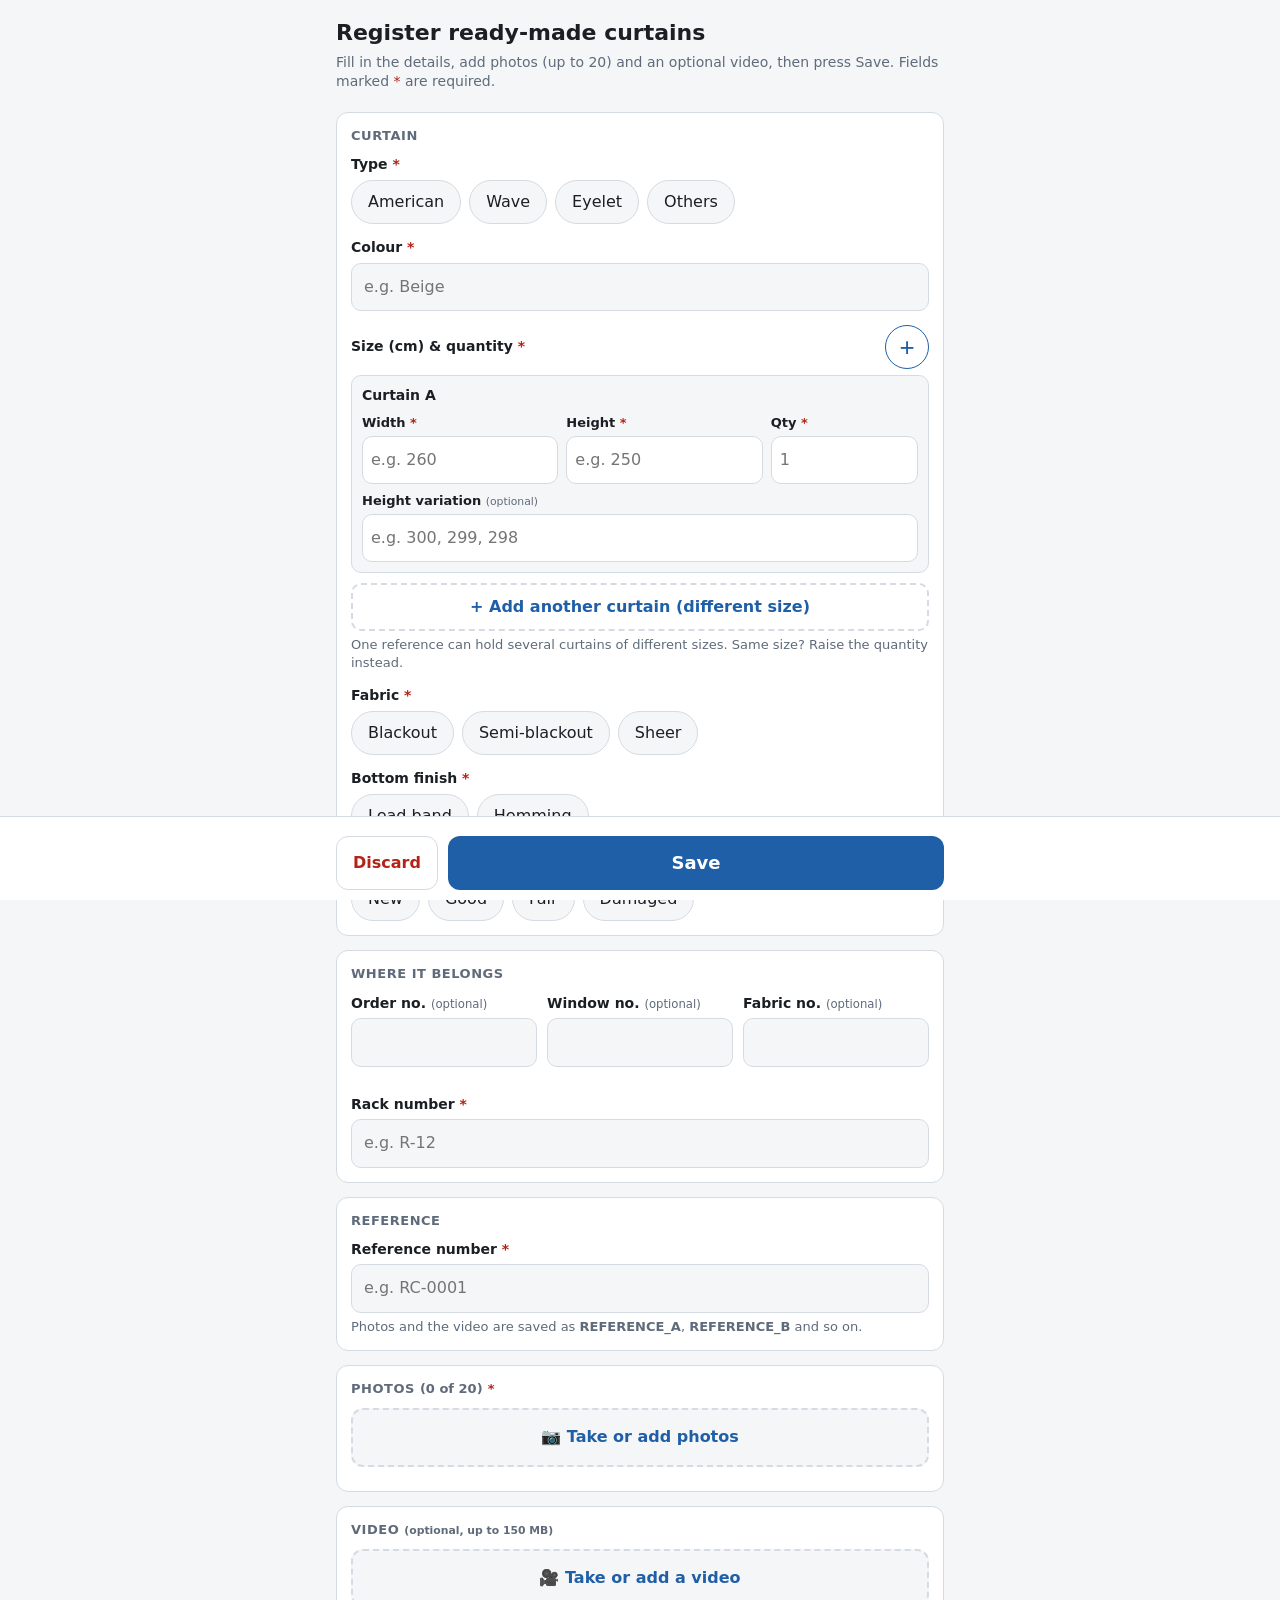
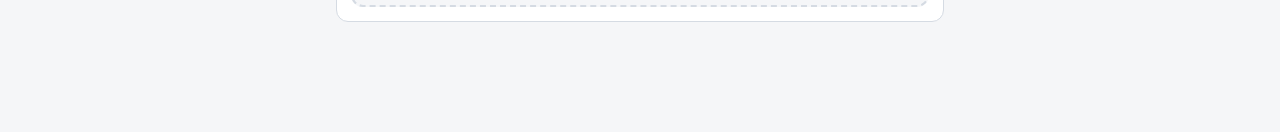
==== commit b973ce89: "Ready curtains: Discard button to throw away the form and start a new registration Co-Authored-By: C" ====
--- a/ready-curtains.html
+++ b/ready-curtains.html
@@ -77,7 +77,10 @@
 .vid b{flex:1;min-width:0;overflow-wrap:anywhere;font-size:14px}
 .vid button{border:0;background:none;color:var(--err);font:inherit;font-weight:600;cursor:pointer;min-height:44px;padding:0 8px}
 #bar{position:fixed;left:0;right:0;bottom:0;background:var(--card);border-top:1px solid var(--line);padding:10px 0 calc(10px + env(safe-area-inset-bottom));z-index:5}
-#submit{width:100%;font:inherit;font-size:18px;font-weight:700;background:var(--brand);color:var(--brand-ink);border:0;border-radius:12px;min-height:54px;cursor:pointer}
+.btnrow{display:flex;gap:10px}
+#discard{flex:0 0 auto;font:inherit;font-weight:600;color:var(--err);background:var(--card);border:1.5px solid var(--line);border-radius:12px;min-height:54px;padding:0 16px;cursor:pointer}
+#discard:disabled{opacity:.5;cursor:default}
+#submit{flex:1;font:inherit;font-size:18px;font-weight:700;background:var(--brand);color:var(--brand-ink);border:0;border-radius:12px;min-height:54px;cursor:pointer}
 #submit:disabled{opacity:.55;cursor:default}
 #status{font-size:14px;margin:0 0 8px;min-height:1px}
 #status.err{color:var(--err);font-weight:600}
@@ -222,7 +225,10 @@
 <div id="bar"><div class="wrap">
   <div id="prog"><i></i></div>
   <p id="status"></p>
-  <button type="button" id="submit">Save</button>
+  <div class="btnrow">
+    <button type="button" id="discard" title="Throw away everything entered and start a new registration">Discard</button>
+    <button type="button" id="submit">Save</button>
+  </div>
 </div></div>
 
 <script>
@@ -448,7 +454,7 @@
   async function submit(){
     if (busy) return;
     if (!validate()) return;
-    busy = true; $("submit").disabled = true; setStatus("Saving details…"); setProg(0);
+    busy = true; $("submit").disabled = $("discard").disabled = true; setStatus("Saving details…"); setProg(0);
     if (!sid) sid = newId();
     const ref = normRef($("ref").value);
     try {
@@ -495,9 +501,17 @@
       if (e.status === 409 && e.data && e.data.missing) { resetAttempt(); setStatus("Some files did not arrive. Press Save again to retry.", true); }
       else setStatus(e.message, true);
       setProg(null); $("submit").textContent = "Try again";
-    } finally { busy = false; $("submit").disabled = false; }
+    } finally { busy = false; $("submit").disabled = $("discard").disabled = false; }
   }
   $("submit").onclick = submit;
+  // Discard: throw away everything entered (fields, sizes, photos, video) and begin a fresh registration.
+  $("discard").onclick = () => {
+    if (busy) return;
+    const entered = photos.length || video || curtains.length > 1 || curtains.some((c) => c.w || c.h || c.q || c.hv) ||
+      TEXT.some((k) => $(k).value.trim()) || GROUPS.some((g) => pick[g]);
+    if (entered && !confirm("Discard everything you entered (details, sizes, photos and video) and start a new registration?")) return;
+    clearForm(false);
+  };
   window.addEventListener("beforeunload", (e) => { if (busy) { e.preventDefault(); e.returnValue = ""; } });
 
   // ---------- after saving ----------
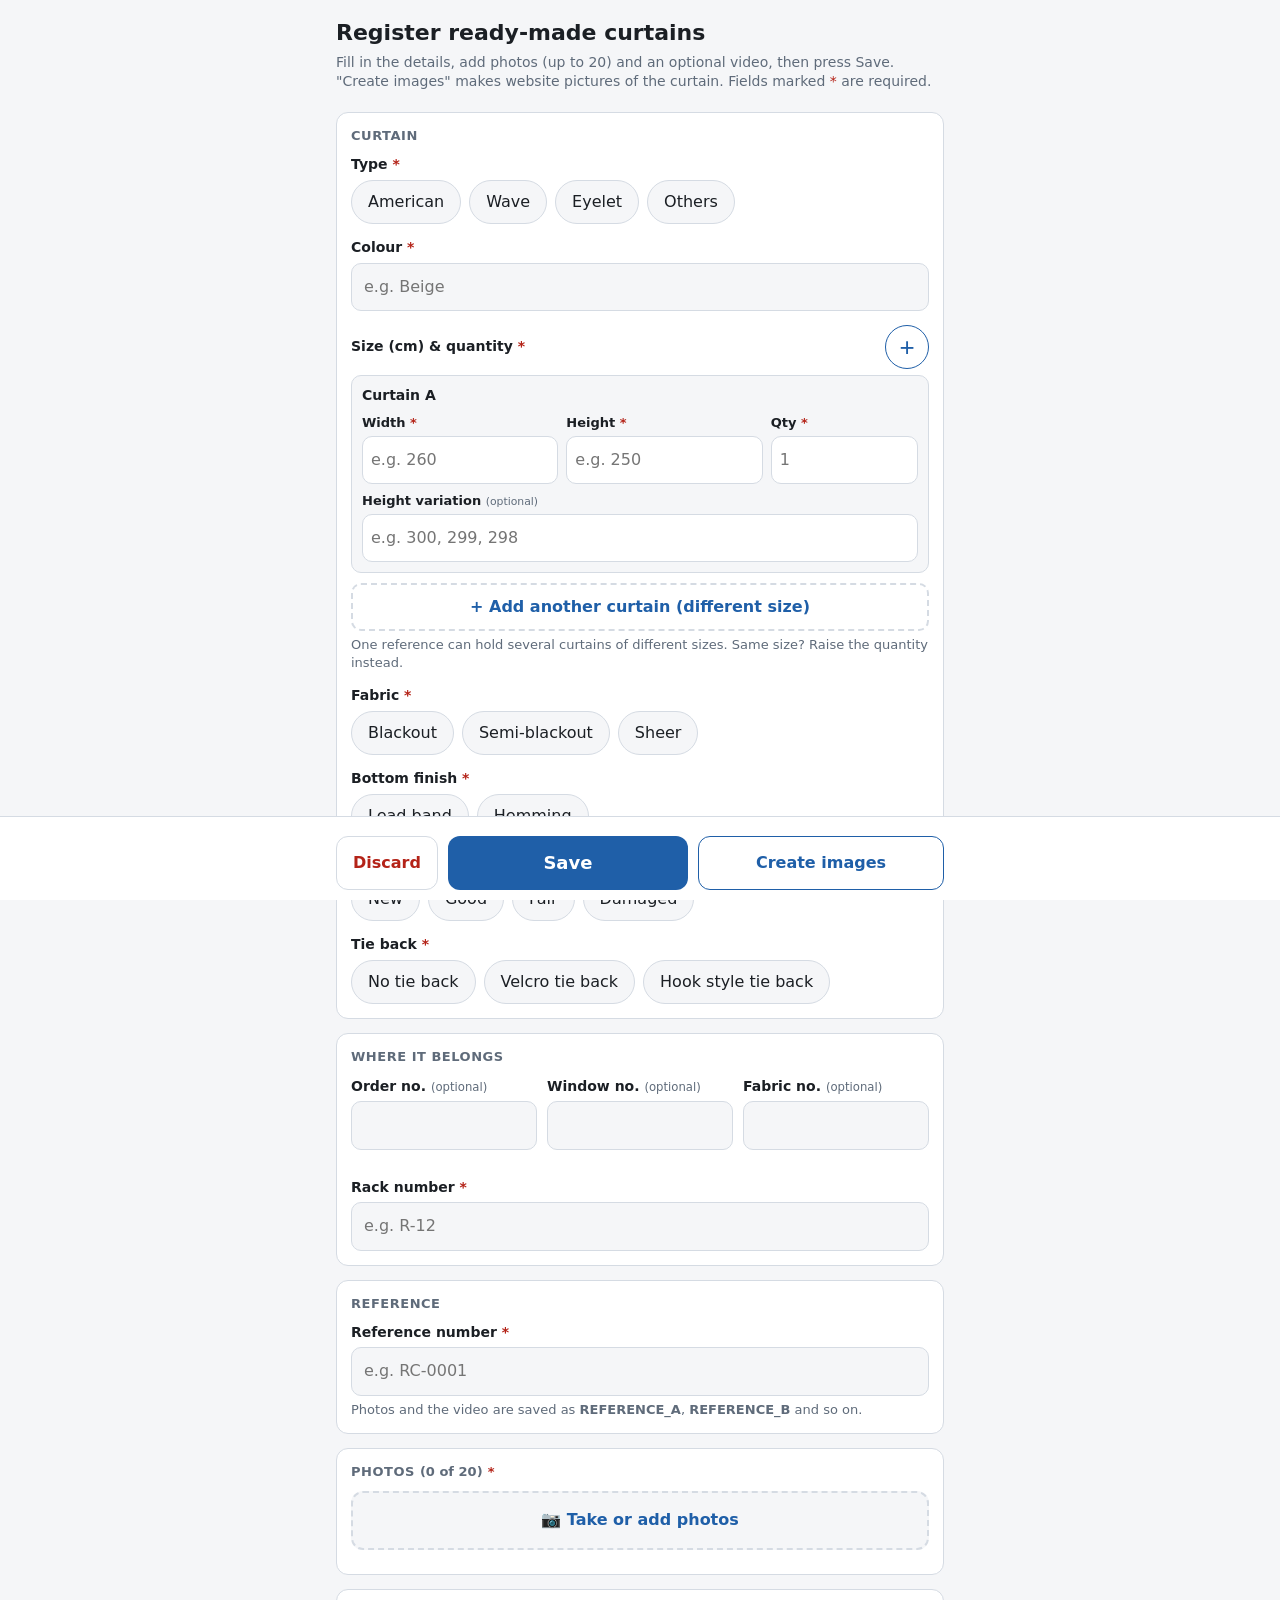
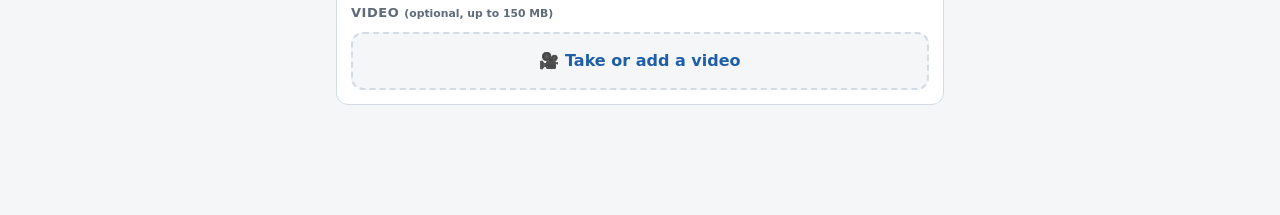
==== commit a085b5cf: "Ready curtains: tie back choice, Create images button (Gemini from approved golden pictures), shared" ====
--- a/ready-curtains.html
+++ b/ready-curtains.html
@@ -82,6 +82,28 @@
 #discard:disabled{opacity:.5;cursor:default}
 #submit{flex:1;font:inherit;font-size:18px;font-weight:700;background:var(--brand);color:var(--brand-ink);border:0;border-radius:12px;min-height:54px;cursor:pointer}
 #submit:disabled{opacity:.55;cursor:default}
+#create{flex:1;font:inherit;font-weight:700;color:var(--brand);background:var(--card);border:1.5px solid var(--brand);border-radius:12px;min-height:54px;padding:0 8px;cursor:pointer}
+#create:disabled{opacity:.5;cursor:default}
+@media (max-width:420px){.btnrow{gap:8px}#discard{padding:0 10px;font-size:15px}#submit,#create{font-size:15px}}
+#gallery{display:none}
+#gallery .tools{display:flex;gap:8px;flex-wrap:wrap;margin:0 0 12px}
+#gallery .tools button,.gi button{font:inherit;font-weight:600;font-size:14px;color:var(--brand);background:var(--card);border:1.5px solid var(--line);border-radius:10px;min-height:44px;padding:0 12px;cursor:pointer}
+#gallery button:disabled{opacity:.5;cursor:default}
+.gal{display:grid;grid-template-columns:repeat(auto-fill,minmax(240px,1fr));gap:14px}
+.gi{border:1px solid var(--line);border-radius:12px;overflow:hidden;background:var(--bg)}
+.gi .ph{aspect-ratio:1;display:flex;align-items:center;justify-content:center;text-align:center;color:var(--muted);font-size:14px;padding:12px;background:var(--bg)}
+.gi .ph.err{color:var(--err)}
+.gi img{display:block;width:100%;aspect-ratio:1;object-fit:cover;cursor:zoom-in}
+.gi .cap{padding:8px 10px;font-size:13px}
+.gi .cap b{display:block;font-size:14px}
+.gi .cap span{color:var(--muted)}
+.gi .act{display:flex;gap:8px;padding:0 10px 10px}
+.gi .act button{flex:1}
+.spin{width:30px;height:30px;border:3px solid var(--line);border-top-color:var(--brand);border-radius:50%;animation:sp 1s linear infinite;margin:0 auto 8px}
+@keyframes sp{to{transform:rotate(360deg)}}
+@media (prefers-reduced-motion:reduce){.spin{animation-duration:4s}}
+#zoom{position:fixed;inset:0;background:rgba(0,0,0,.88);display:none;align-items:center;justify-content:center;z-index:20;padding:12px}
+#zoom img{max-width:100%;max-height:100%;object-fit:contain;border-radius:8px}
 #status{font-size:14px;margin:0 0 8px;min-height:1px}
 #status.err{color:var(--err);font-weight:600}
 #prog{height:8px;border-radius:99px;background:var(--line);overflow:hidden;margin-bottom:8px;display:none}
@@ -98,7 +120,7 @@
 <div class="wrap">
   <header>
     <h1>Register ready-made curtains</h1>
-    <p>Fill in the details, add photos (up to 20) and an optional video, then press Save. Fields marked <span class="req">*</span> are required.</p>
+    <p>Fill in the details, add photos (up to 20) and an optional video, then press Save. "Create images" makes website pictures of the curtain. Fields marked <span class="req">*</span> are required.</p>
   </header>
 
   <form id="form" novalidate autocomplete="off">
@@ -156,6 +178,15 @@
       </div>
       <div class="msg">Please choose the condition.</div>
     </div>
+    <div class="field" data-f="tieback">
+      <div class="l">Tie back <span class="req">*</span></div>
+      <div class="chips" data-group="tieback">
+        <button type="button" class="chip" data-v="No tie back">No tie back</button>
+        <button type="button" class="chip" data-v="Velcro tie back">Velcro tie back</button>
+        <button type="button" class="chip" data-v="Hook style tie back">Hook style tie back</button>
+      </div>
+      <div class="msg">Please choose the tie back.</div>
+    </div>
   </section>
 
   <section>
@@ -220,6 +251,13 @@
       <button type="button" id="againBlank">Register a new curtain (blank form)</button>
     </div>
   </section>
+
+  <section id="gallery">
+    <h2>Images</h2>
+    <p class="hint" id="galNote" style="margin:0 0 10px"></p>
+    <div class="tools"><button type="button" id="dlAll" disabled>Download all</button><button type="button" id="galStop" hidden>Stop</button></div>
+    <div class="gal" id="gal"></div>
+  </section>
 </div>
 
 <div id="bar"><div class="wrap">
@@ -228,9 +266,11 @@
   <div class="btnrow">
     <button type="button" id="discard" title="Throw away everything entered and start a new registration">Discard</button>
     <button type="button" id="submit">Save</button>
+    <button type="button" id="create" title="Create website images of this curtain">Create images</button>
   </div>
 </div></div>
 
+<div id="zoom"><img alt=""></div>
 <script>
 (() => {
   const API = "https://jrevqijbzzwdcwxcnwfa.supabase.co/functions/v1/ready-curtains";
@@ -243,7 +283,7 @@
     set(k,v){ try { localStorage.setItem(k,v); } catch {} },
   };
   const TEXT = ["order_no","window_no","fabric_no","colour","rack_no","ref","type_other"];
-  const GROUPS = ["curtain_type","fabric_kind","bottom_finish","condition"];
+  const GROUPS = ["curtain_type","fabric_kind","bottom_finish","condition","tieback"];
   const pick = {};                    // chip selections
   let photos = [];                    // {blob, name, type, size, url, ok}
   let video = null;                   // {file, type, size}
@@ -454,7 +494,7 @@
   async function submit(){
     if (busy) return;
     if (!validate()) return;
-    busy = true; $("submit").disabled = $("discard").disabled = true; setStatus("Saving details…"); setProg(0);
+    busy = true; $("submit").disabled = $("discard").disabled = $("create").disabled = true; setStatus("Saving details…"); setProg(0);
     if (!sid) sid = newId();
     const ref = normRef($("ref").value);
     try {
@@ -464,7 +504,7 @@
         order_no: $("order_no").value, window_no: $("window_no").value, fabric_no: $("fabric_no").value,
         curtains: curtains.map((c) => ({ width_cm: c.w, height_cm: c.h, quantity: c.q, height_variation: c.hv })),
         colour: $("colour").value, condition: pick.condition, bottom_finish: pick.bottom_finish, fabric_kind: pick.fabric_kind,
-        rack_no: $("rack_no").value,
+        rack_no: $("rack_no").value, tieback: pick.tieback,
         photos: photos.map((p) => ({ type: p.type, size: p.size })),
         video: video ? { type: video.type, size: video.size } : null,
       });
@@ -501,7 +541,7 @@
       if (e.status === 409 && e.data && e.data.missing) { resetAttempt(); setStatus("Some files did not arrive. Press Save again to retry.", true); }
       else setStatus(e.message, true);
       setProg(null); $("submit").textContent = "Try again";
-    } finally { busy = false; $("submit").disabled = $("discard").disabled = false; }
+    } finally { busy = false; $("submit").disabled = $("discard").disabled = false; $("create").disabled = creating; }
   }
   $("submit").onclick = submit;
   // Discard: throw away everything entered (fields, sizes, photos, video) and begin a fresh registration.
@@ -509,10 +549,160 @@
     if (busy) return;
     const entered = photos.length || video || curtains.length > 1 || curtains.some((c) => c.w || c.h || c.q || c.hv) ||
       TEXT.some((k) => $(k).value.trim()) || GROUPS.some((g) => pick[g]);
-    if (entered && !confirm("Discard everything you entered (details, sizes, photos and video) and start a new registration?")) return;
+    if ((entered || shots.length) && !confirm("Discard everything you entered (details, sizes, photos, video and created images) and start a new registration?")) return;
     clearForm(false);
   };
   window.addEventListener("beforeunload", (e) => { if (busy) { e.preventDefault(); e.returnValue = ""; } });
+
+  // ---------- create images ----------
+  // Scenes are drawn by Gemini through the edge function (one call per picture). The fabric pictures are NOT drawn by AI: they are the user's
+  // own photos, cleaned from their real pixels right here, because AI changed the colour and the weave when it was tried.
+  const SHOTS = [["closed","Closed curtains"],["open","Open curtains"],["tiedback","Curtains with tie belt"],["tieback_detail","Tie belt close-up"],
+                 ["bottom","Bottom, touching the floor"],["angle_left","Side angle"],["angle_right","Other side angle"]];
+  const TB = { "Velcro tie back": "velcro", "Hook style tie back": "hook" };
+  let shots = [], creating = false, stopFlag = false, runNo = 0;
+
+  function clearGallery(){
+    runNo++; stopFlag = true; shots.forEach((x) => x.url && URL.revokeObjectURL(x.url));
+    shots = []; creating = false; $("create").disabled = busy; $("gal").innerHTML = ""; $("gallery").style.display = "none"; $("dlAll").disabled = true;
+  }
+  const galName = (x, i) => (normRef($("ref").value) || "curtain") + "_" + (i + 1) + ".jpg";
+  function drawTile(i){
+    const x = shots[i], el = $("gal").children[i]; if (!el) return;
+    const body = x.state === "done" ? '<img alt="' + esc(x.label) + '" src="' + x.url + '">'
+      : x.state === "err" ? '<div class="ph err">' + esc(x.error) + "</div>"
+      : '<div class="ph"><div>' + (x.state === "run" ? '<div class="spin"></div>Creating…' : "Waiting…") + "</div></div>";
+    el.innerHTML = body + '<div class="cap"><b>' + esc(x.label) + "</b><span>" + esc(x.state === "done" ? (x.note || "") : "") + "</span></div>" +
+      ((x.state === "done" || x.state === "err") ? '<div class="act">' + (x.state === "done" ? '<button type="button" data-a="dl">Download</button>' : "") +
+        (x.kind === "ai" ? '<button type="button" data-a="redo">' + (x.state === "err" ? "Try again" : "Redo") + "</button>" : "") + "</div>" : "");
+    $("dlAll").disabled = !shots.some((y) => y.state === "done");
+  }
+
+  const loadImg = (src) => new Promise((res, rej) => { const im = new Image(); im.onload = () => res(im); im.onerror = () => rej(new Error("That photo cannot be read on this device.")); im.src = src; });
+  const toBlob = (c) => new Promise((res, rej) => c.toBlob((b) => b ? res(b) : rej(new Error("Could not make the picture.")), "image/jpeg", 0.92));
+  function canvas(w, h){ const c = document.createElement("canvas"); c.width = w; c.height = h; return c; }
+
+  // separable box blur, three passes
+  function blur(a, n, r){
+    let src = a, dst = new Float32Array(a.length);
+    for (let pass = 0; pass < 3; pass++) for (let dir = 0; dir < 2; dir++) {
+      for (let k = 0; k < n; k++) {
+        const at = dir ? (i) => i * n + k : (i) => k * n + i;
+        let sum = 0; for (let i = -r; i <= r; i++) sum += src[at(Math.min(n - 1, Math.max(0, i)))];
+        for (let i = 0; i < n; i++) { dst[at(i)] = sum / (2 * r + 1); sum += src[at(Math.min(n - 1, i + r + 1))] - src[at(Math.max(0, i - r))]; }
+      }
+      const t = src === a ? new Float32Array(a.length) : src; src = dst; dst = t;
+    }
+    return src;
+  }
+  const median = (a) => { const s = Float32Array.from(a).sort(); return s[s.length >> 1]; };
+
+  // same steps as retouch() in the CurtainsImages skill: sharpest even square -> remove shadows / wrinkles / colour patches -> clone out dark spots -> exposure
+  async function retouch(photo, colour){
+    const im = await loadImg(photo.url || URL.createObjectURL(photo.blob));
+    const W0 = im.naturalWidth, H0 = im.naturalHeight, side = Math.floor(Math.min(W0, H0) * 0.62), N = 1000;
+    const k = Math.min(1, 700 / Math.max(W0, H0)), sw = Math.round(W0 * k), sh = Math.round(H0 * k), ss = Math.floor(side * k), sc = canvas(sw, sh);
+    const sx = sc.getContext("2d", { willReadFrequently: true }); sx.drawImage(im, 0, 0, sw, sh);
+    const d = sx.getImageData(0, 0, sw, sh).data, g = new Float32Array(sw * sh);
+    for (let i = 0; i < g.length; i++) g[i] = .299 * d[4 * i] + .587 * d[4 * i + 1] + .114 * d[4 * i + 2];
+    let best = -1e9, bx = 0, by = 0; const q = ss >> 2;
+    for (let i = 0; i < 7; i++) for (let j = 0; j < 7; j++) {
+      const x = Math.floor((sw - ss) * i / 6), y = Math.floor((sh - ss) * j / 6); let minD = 1e9, ms = [];
+      for (let m = 0; m < 4; m++) for (let n = 0; n < 4; n++) {
+        let dd = 0, mm = 0, c = 0;
+        for (let yy = y + m * q; yy < y + (m + 1) * q - 1; yy += 2) for (let xx = x + n * q; xx < x + (n + 1) * q - 1; xx += 2) { const o = yy * sw + xx; dd += Math.abs(g[o] - g[o + 1]); mm += g[o]; c++; }
+        minD = Math.min(minD, dd / c); ms.push(mm / c);
+      }
+      const mean = ms.reduce((a, b) => a + b, 0) / 16, sd = Math.sqrt(ms.reduce((a, b) => a + (b - mean) ** 2, 0) / 16), score = minD / (mean / 150) - 0.06 * sd;
+      if (score > best) { best = score; bx = x / k; by = y / k; }
+    }
+    const c = canvas(N, N), x = c.getContext("2d", { willReadFrequently: true }); x.imageSmoothingQuality = "high";
+    x.drawImage(im, bx, by, side, side, 0, 0, N, N);
+    const id = x.getImageData(0, 0, N, N), p = id.data, T = N * N;
+    let Y = new Float32Array(T), Cb = new Float32Array(T), Cr = new Float32Array(T);
+    for (let i = 0; i < T; i++) { const r = p[4 * i], gg = p[4 * i + 1], b = p[4 * i + 2];
+      Y[i] = .299 * r + .587 * gg + .114 * b; Cb[i] = 128 - .168736 * r - .331264 * gg + .5 * b; Cr[i] = 128 + .5 * r - .418688 * gg - .081312 * b; }
+    const low = blur(Y, N, 18), ml = median(low); for (let i = 0; i < T; i++) Y[i] *= ml / Math.max(low[i], 1);
+    const soft = blur(Y, N, 3), med = median(soft), mad = median(soft.map((v) => Math.abs(v - med))) + 1e-3, cut = med - Math.max(5 * 1.48 * mad, 5);
+    let any = false; const mask = new Float32Array(T); for (let i = 0; i < T; i++) if (soft[i] < cut) { mask[i] = 1; any = true; }
+    if (any) {
+      let m = blur(mask, N, 6); for (let i = 0; i < T; i++) m[i] = Math.min(1, m[i] * 4);
+      for (const [dx, dy] of [[140,0],[0,140],[-140,90],[100,-160]]) {
+        const Y2 = Float32Array.from(Y), m2 = Float32Array.from(m);
+        for (let yy = 0; yy < N; yy++) for (let xx = 0; xx < N; xx++) { const o = yy * N + xx; if (!m[o]) continue;
+          const s = ((yy - dy + N) % N) * N + ((xx - dx + N) % N); if (m[s] < 0.02) { Y2[o] = Y[o] * (1 - m[o]) + Y[s] * m[o]; m2[o] = 0; } }
+        Y = Y2; m = m2;
+      }
+    }
+    const name = colour.toLowerCase().replace(/-/g, " "); let cb = median(Cb), cr = median(Cr), lift = 0;
+    if (/off white|ivory|cream/.test(name)) { cb = 125.5; cr = 129.2; lift = 216; } else if (/white/.test(name)) { cb = 127.6; cr = 128.2; lift = 224; }
+    let m0 = 0; for (let i = 0; i < T; i++) m0 += Y[i]; m0 /= T;
+    const target = lift || Math.min(m0 * 1.15, 205), gain = Math.sqrt(target / m0), lb = blur(Cb, N, 8), lr = blur(Cr, N, 8);
+    for (let i = 0; i < T; i++) { const yv = (Y[i] - m0) * gain + target, b = cb + (Cb[i] - lb[i]) - 128, r = cr + (Cr[i] - lr[i]) - 128;
+      p[4 * i] = yv + 1.402 * r; p[4 * i + 1] = yv - .344136 * b - .714136 * r; p[4 * i + 2] = yv + 1.772 * b; p[4 * i + 3] = 255; }
+    x.putImageData(id, 0, 0);
+    const out = canvas(1200, 1200), ox = out.getContext("2d"); ox.imageSmoothingQuality = "high"; ox.drawImage(c, 0, 0, 1200, 1200);
+    return out;
+  }
+
+  async function runShot(i, run, swatch){
+    const x = shots[i]; x.state = "run"; drawTile(i);
+    try {
+      if (x.kind === "ai") {
+        const j = await call({ action: "create_image", style: x.style, opacity: x.opacity, colour: x.colour, tieback: x.tieback, shot: x.id, seed: x.seed, photo: swatch ? { data: swatch } : null });
+        if (run !== runNo) return;
+        const im = await loadImg("data:" + j.mime + ";base64," + j.image), c = canvas(1200, 1200); c.getContext("2d").drawImage(im, 0, 0, 1200, 1200);
+        x.blob = await toBlob(c); x.note = "AI picture" + (j.faults && j.faults.length ? " · please check: " + j.faults.join("; ") : "");
+      }
+      if (run !== runNo) return;
+      if (x.url) URL.revokeObjectURL(x.url); x.url = URL.createObjectURL(x.blob); x.state = "done";
+    } catch (e) { if (run !== runNo) return; x.state = "err"; x.error = e.message.replace("press Save again - nothing is lost.", "try again."); if (e.status === 429) stopFlag = true; }
+    drawTile(i);
+  }
+
+  async function createImages(){
+    if (creating || busy) return;
+    const need = []; ["curtain_type","fabric_kind","tieback"].forEach((g) => { if (!pick[g]) need.push(g); }); if (!$("colour").value.trim()) need.push("colour");
+    document.querySelectorAll(".invalid").forEach((f) => f.classList.remove("invalid"));
+    if (need.length) { need.forEach((k) => document.querySelector('[data-f="' + k + '"]').classList.add("invalid"));
+      document.querySelector('[data-f="' + need[0] + '"]').scrollIntoView({ behavior: "smooth", block: "center" }); return setStatus("To create images, fill in the highlighted fields.", true); }
+    if (pick.curtain_type === "Others") return setStatus("Images can be created for American, Wave and Eyelet curtains.", true);
+    if (shots.some((x) => x.state === "done") && !confirm("Create a new set of images? The ones shown now will be replaced.")) return;
+    clearGallery(); const run = ++runNo; creating = true; stopFlag = false; $("create").disabled = true; setStatus("");
+    const base = { kind: "ai", style: pick.curtain_type.toLowerCase(), opacity: pick.fabric_kind.toLowerCase(), colour: $("colour").value.trim(), tieback: TB[pick.tieback] || "none", seed: normRef($("ref").value) || newId(), state: "wait" };
+    shots = SHOTS.map(([id, label]) => ({ ...base, id, label }));
+    photos.slice(0, 2).forEach((_, n) => shots.push({ kind: "photo", label: "Fabric close-up " + (n + 1), state: "wait", note: "Your photo " + LETTERS[n] + ", retouched (no AI)" }));
+    $("galNote").textContent = "The room pictures are drawn by AI" + (photos.length ? " from your fabric photo. The fabric close-ups are your own photos, cleaned up." : ". Add a photo of the fabric first for the best match.") + " Check every picture before using it. They are not saved: download the ones you want.";
+    $("gal").innerHTML = shots.map(() => '<div class="gi"></div>').join(""); shots.forEach((_, i) => drawTile(i));
+    $("gallery").style.display = "block"; $("galStop").hidden = false; $("gallery").scrollIntoView({ behavior: "smooth", block: "start" });
+    let swatch = null;
+    for (let n = 0; n < Math.min(2, photos.length); n++) {          // fabric pictures first: the first one is also the colour reference for the rooms
+      const i = SHOTS.length + n; shots[i].state = "run"; drawTile(i); await new Promise((r) => setTimeout(r, 30));
+      try { const c = await retouch(photos[n], base.colour); if (run !== runNo) return; shots[i].blob = await toBlob(c); shots[i].url = URL.createObjectURL(shots[i].blob); shots[i].state = "done";
+        if (n === 0) { const s = canvas(900, 900); s.getContext("2d").drawImage(c, 0, 0, 900, 900); swatch = s.toDataURL("image/jpeg", 0.85); }
+      } catch (e) { shots[i].state = "err"; shots[i].error = e.message; }
+      drawTile(i);
+    }
+    lastSwatch = swatch;
+    const queue = SHOTS.map((_, i) => i);
+    await Promise.all([0, 1, 2].map(async () => { while (queue.length && !stopFlag && run === runNo) await runShot(queue.shift(), run, swatch); }));
+    if (run !== runNo) return;
+    queue.forEach((i) => { shots[i].state = "err"; shots[i].error = "Not created."; drawTile(i); });
+    creating = false; $("create").disabled = busy; $("galStop").hidden = true;
+  }
+  let lastSwatch = null;
+  $("create").onclick = createImages;
+  $("galStop").onclick = () => { stopFlag = true; $("galStop").hidden = true; };
+  function download(i){ const a = document.createElement("a"); a.href = shots[i].url; a.download = galName(shots[i], i); document.body.append(a); a.click(); a.remove(); }
+  $("gal").onclick = (e) => {
+    const tile = e.target.closest(".gi"); if (!tile) return; const i = [...$("gal").children].indexOf(tile), a = e.target.dataset.a;
+    if (a === "dl") download(i);
+    else if (a === "redo") { stopFlag = false; runShot(i, runNo, lastSwatch); }
+    else if (e.target.tagName === "IMG") { $("zoom").firstElementChild.src = shots[i].url; $("zoom").style.display = "flex"; }
+  };
+  $("zoom").onclick = () => { $("zoom").style.display = "none"; };
+  document.addEventListener("keydown", (e) => { if (e.key === "Escape") $("zoom").style.display = "none"; });
+  $("dlAll").onclick = async () => { for (let i = 0; i < shots.length; i++) if (shots[i].state === "done") { download(i); await new Promise((r) => setTimeout(r, 400)); } };
 
   // ---------- after saving ----------
   let lastDetails = null;
@@ -527,7 +717,7 @@
     store.set("rc.draft", "");
   }
   function clearForm(keep){
-    photos.forEach((p) => p.url && URL.revokeObjectURL(p.url)); photos = []; video = null; sid = null; resetAttempt();
+    photos.forEach((p) => p.url && URL.revokeObjectURL(p.url)); photos = []; video = null; sid = null; resetAttempt(); clearGallery();
     renderThumbs(); renderVideo(); setProg(null); setStatus(""); $("submit").textContent = "Save";
     document.querySelectorAll(".invalid").forEach((f) => f.classList.remove("invalid"));
     curtains = keep ? lastDetails.curtains.map((c) => ({ ...c })) : [blank()]; renderSizes();
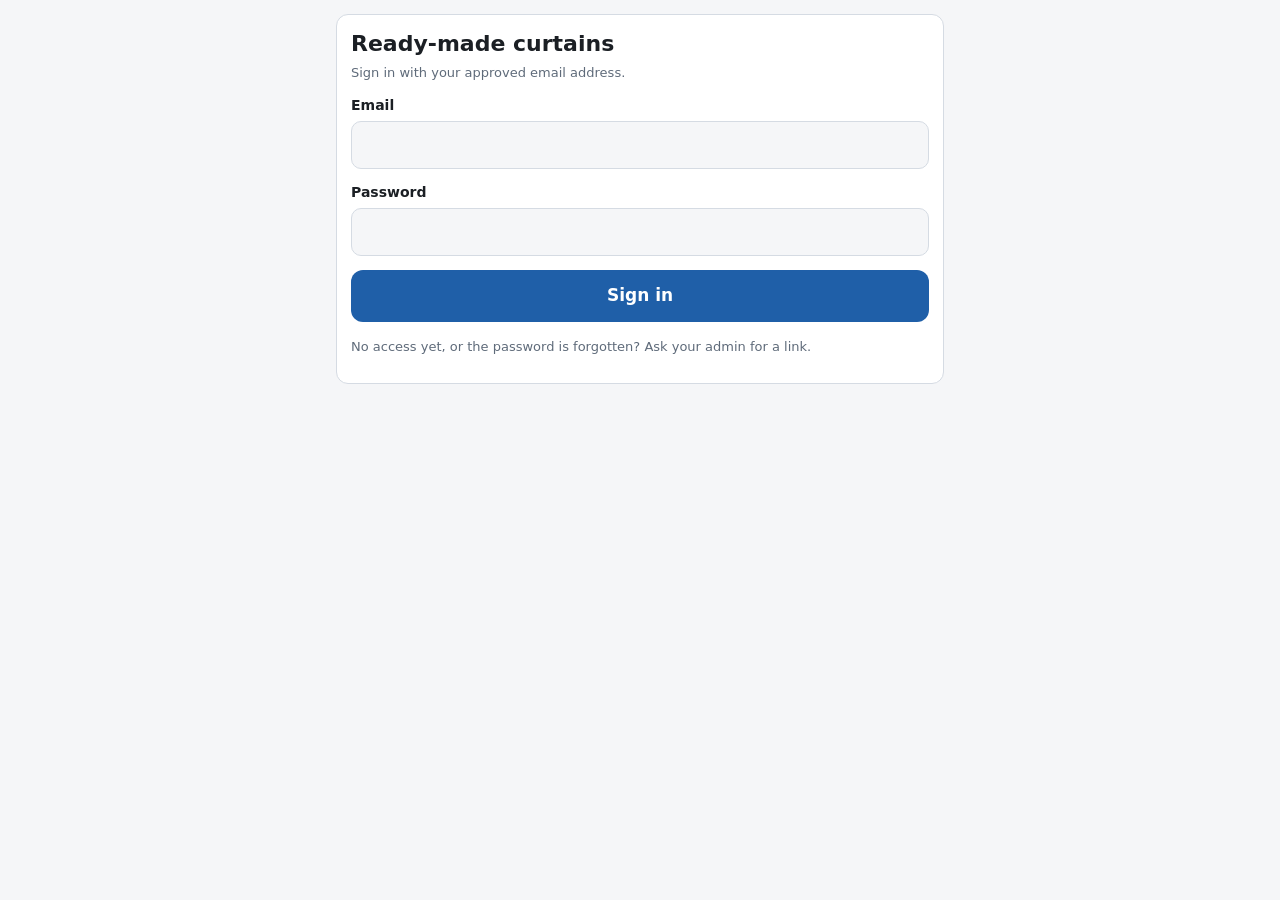
==== commit 9c5bcfa0: "Ready curtains: sign-in for approved emails, colour from the photo only, light check, spoken changes" ====
--- a/ready-curtains.html
+++ b/ready-curtains.html
@@ -5,9 +5,9 @@
 <meta name="viewport" content="width=device-width, initial-scale=1">
 <title>Register Ready-Made Curtains</title>
 <meta name="robots" content="noindex">
-<!-- Public one-page form (no login) to register ready-made curtains with photos and a video. 23 Nov 2026.
-     Talks only to the edge function ready-curtains; see supabase/functions/ready-curtains/index.ts.
-     Files are saved as <REFERENCE>_A, _B, ... and copied to the Google Drive folder Ready_Curtains. -->
+<!-- One-page form to register ready-made curtains with photos and a video, and to make website pictures. 23 Nov 2026.
+     Sign-in (25 Nov 2026) is only for approved email addresses; talks only to the edge function ready-curtains (index.ts).
+     Files are saved as <REFERENCE>_A, _B, ... : photos in the Google Drive folder Ready_Curtains, approved pictures in Approved images / <REFERENCE>. -->
 <style>
 :root{
   --bg:#f5f6f8; --card:#fff; --ink:#1b1f24; --muted:#5f6b7a; --line:#d5dbe3;
@@ -38,7 +38,7 @@
 label.l,.l{display:block;font-size:14px;font-weight:600;margin-bottom:5px}
 .l small{font-weight:400;color:var(--muted)}
 .req{color:var(--err)}
-input[type=text],input[type=number],input[type=search]{width:100%;font:inherit;color:var(--ink);background:var(--bg);border:1px solid var(--line);border-radius:10px;padding:12px;min-height:48px}
+input[type=text],input[type=number],input[type=search],input[type=email],input[type=password],textarea{width:100%;font:inherit;color:var(--ink);background:var(--bg);border:1px solid var(--line);border-radius:10px;padding:12px;min-height:48px}
 input:focus,button:focus-visible{outline:2px solid var(--focus);outline-offset:1px}
 .two{display:grid;grid-template-columns:1fr 1fr;gap:10px}
 .three{display:grid;grid-template-columns:1fr 1fr 1fr;gap:10px}
@@ -104,6 +104,44 @@
 @media (prefers-reduced-motion:reduce){.spin{animation-duration:4s}}
 #zoom{position:fixed;inset:0;background:rgba(0,0,0,.88);display:none;align-items:center;justify-content:center;z-index:20;padding:12px}
 #zoom img{max-width:100%;max-height:100%;object-fit:contain;border-radius:8px}
+[hidden]{display:none!important}
+.primary{width:100%;font:inherit;font-size:17px;font-weight:700;background:var(--brand);color:var(--brand-ink);border:0;border-radius:12px;min-height:52px;cursor:pointer}
+.second{font:inherit;font-weight:600;color:var(--brand);background:var(--card);border:1.5px solid var(--line);border-radius:12px;min-height:48px;padding:0 16px;cursor:pointer}
+.primary:disabled,.second:disabled{opacity:.5;cursor:default}
+.note{font-size:14px;margin:10px 0 0;min-height:1px}
+.note.err{color:var(--err);font-weight:600}
+#userbar{display:flex;flex-wrap:wrap;align-items:center;gap:8px;padding-top:12px;font-size:13px;color:var(--muted)}
+#userbar span{flex:1;min-width:0;overflow-wrap:anywhere}
+#userbar button{font:inherit;font-weight:600;color:var(--brand);background:none;border:1px solid var(--line);border-radius:999px;min-height:36px;padding:0 12px;cursor:pointer}
+.person{display:flex;flex-wrap:wrap;align-items:center;gap:8px;border-top:1px solid var(--line);padding:10px 0}
+.person div{flex:1 1 200px;min-width:0;overflow-wrap:anywhere;font-size:14px}
+.person small{display:block;color:var(--muted)}
+.person button{font:inherit;font-size:13px;font-weight:600;color:var(--brand);background:none;border:1px solid var(--line);border-radius:10px;min-height:40px;padding:0 10px;cursor:pointer}
+.person button.rm{color:var(--err)}
+.linkbox{border:1.5px solid var(--brand);border-radius:12px;padding:12px;margin:12px 0;background:var(--chip-on)}
+.linkbox p{margin:0 0 10px;font-size:14px}
+.row{display:flex;gap:10px;flex-wrap:wrap}
+.row>*{flex:1 1 140px}
+.check{display:flex;align-items:center;gap:10px;font-size:14px;min-height:44px}
+.check input{width:20px;height:20px}
+.vers{display:flex;gap:8px;flex-wrap:wrap;margin:0 0 10px}
+.vers:empty{display:none}
+.gi.out img{opacity:.35}
+.gi .no{display:inline-block;min-width:24px;text-align:center;background:var(--chip-on);color:var(--brand);border-radius:6px;font-weight:700;margin-right:6px;padding:0 4px}
+.gi.chg{border-color:var(--brand);border-width:2px}
+.decide{display:grid;grid-template-columns:1fr 1fr;gap:10px;margin-top:16px}
+@media (max-width:420px){.decide{grid-template-columns:1fr}}
+.panel{border:1.5px solid var(--brand);border-radius:12px;padding:14px;margin-top:14px;background:var(--bg)}
+.panel h3{margin:0 0 6px;font-size:17px}
+.panel ul{margin:8px 0 12px;padding-left:20px;font-size:14px}
+.panel li{margin-bottom:5px}
+#lightImg{display:block;width:100%;max-width:360px;aspect-ratio:1;object-fit:cover;border-radius:10px;border:1px solid var(--line);margin:10px auto;background:#fff}
+.tones{display:grid;grid-template-columns:1fr 1fr;gap:8px;margin:10px 0}
+.tones .second{padding:0 6px}
+#mic{width:100%;font:inherit;font-size:18px;font-weight:700;border:0;border-radius:12px;min-height:64px;background:var(--brand);color:var(--brand-ink);cursor:pointer;margin:8px 0}
+#mic.on{background:var(--err);color:#fff}
+#mic:disabled{opacity:.5}
+textarea{min-height:80px;resize:vertical;display:block}
 #status{font-size:14px;margin:0 0 8px;min-height:1px}
 #status.err{color:var(--err);font-weight:600}
 #prog{height:8px;border-radius:99px;background:var(--line);overflow:hidden;margin-bottom:8px;display:none}
@@ -118,9 +156,47 @@
 </head>
 <body>
 <div class="wrap">
+  <section id="auth" hidden>
+    <form id="loginForm" novalidate>
+      <h1>Ready-made curtains</h1>
+      <p class="hint" style="margin:0 0 14px">Sign in with your approved email address.</p>
+      <div class="field"><label class="l" for="lEmail">Email</label><input type="email" id="lEmail" autocomplete="username" autocapitalize="none" maxlength="120"></div>
+      <div class="field"><label class="l" for="lPw">Password</label><input type="password" id="lPw" autocomplete="current-password" maxlength="200"></div>
+      <button type="submit" class="primary" id="lGo">Sign in</button>
+      <p class="note" id="lNote" role="status"></p>
+      <p class="hint">No access yet, or the password is forgotten? Ask your admin for a link.</p>
+    </form>
+    <form id="setupForm" novalidate hidden>
+      <h1>Choose your password</h1>
+      <p class="hint" style="margin:0 0 14px">For <b id="sEmail"></b>. At least 8 characters.</p>
+      <input type="text" id="sUser" autocomplete="username" hidden>
+      <div class="field"><label class="l" for="sPw">New password</label><input type="password" id="sPw" autocomplete="new-password" maxlength="200"></div>
+      <div class="field"><label class="l" for="sPw2">Repeat the password</label><input type="password" id="sPw2" autocomplete="new-password" maxlength="200"></div>
+      <button type="submit" class="primary" id="sGo">Save and sign in</button>
+      <p class="note" id="sNote" role="status"></p>
+    </form>
+  </section>
+
+  <div id="app" hidden>
+  <div id="userbar"><span id="meTxt"></span><button type="button" id="peopleBtn" hidden>People</button><button type="button" id="signout">Sign out</button></div>
+  <section id="peopleBox" hidden>
+    <h2>Approved people</h2>
+    <p class="hint" style="margin:0 0 10px">Only these email addresses can sign in. Add one, then send the person the link: they choose their own password with it.</p>
+    <div class="row">
+      <div class="field"><label class="l" for="pEmail">Email</label><input type="email" id="pEmail" autocapitalize="none" maxlength="120" placeholder="name@company.com"></div>
+      <div class="field"><label class="l" for="pName">Name <small>(optional)</small></label><input type="text" id="pName" maxlength="60"></div>
+    </div>
+    <label class="check"><input type="checkbox" id="pAdmin"> May approve other people (admin)</label>
+    <button type="button" class="primary" id="pAdd">Approve this email</button>
+    <p class="note" id="pNote" role="status"></p>
+    <div id="pLink" class="linkbox" hidden></div>
+    <div id="pList"></div>
+    <button type="button" class="second" id="pClose" style="width:100%;margin-top:10px">Back to the form</button>
+  </section>
+  <div id="main">
   <header>
     <h1>Register ready-made curtains</h1>
-    <p>Fill in the details, add photos (up to 20) and an optional video, then press Save. "Create images" makes website pictures of the curtain. Fields marked <span class="req">*</span> are required.</p>
+    <p>Fill in the details, add photos (up to 20) and an optional video, then press Save. "Create images" makes website pictures from your fabric photo. Fields marked <span class="req">*</span> are required.</p>
   </header>
 
   <form id="form" novalidate autocomplete="off">
@@ -140,6 +216,7 @@
     <div class="field" data-f="colour">
       <label class="l" for="colour">Colour <span class="req">*</span></label>
       <input type="text" id="colour" maxlength="60" placeholder="e.g. Beige">
+      <div class="hint">For the register only. The pictures take the colour from your photo.</div>
       <div class="msg">Enter the colour.</div>
     </div>
     <div class="field" id="sizesField">
@@ -254,13 +331,57 @@
 
   <section id="gallery">
     <h2>Images</h2>
+    <div class="panel" id="lightPanel" hidden style="margin:0 0 14px">
+      <h3>Does this look like the real cloth?</h3>
+      <p class="hint" style="margin:0">Hold the real cloth beside the screen, in good light. Phone photos often make cloth greyer or darker than it is. All pictures take this colour.</p>
+      <img id="lightImg" alt="Cleaned fabric photo">
+      <div class="tones">
+        <button type="button" class="second" data-l="brightness" data-d="0.5">☀ Lighter</button><button type="button" class="second" data-l="brightness" data-d="-0.5">🌙 Darker</button>
+        <button type="button" class="second" data-l="warmth" data-d="0.5">Warmer (yellow)</button><button type="button" class="second" data-l="warmth" data-d="-0.5">Cooler (blue)</button>
+      </div>
+      <div class="row"><button type="button" class="second" id="lightReset">As in the photo</button><button type="button" class="second" id="lightCancel">Cancel</button></div>
+      <button type="button" class="primary" id="lightGo" style="margin-top:10px">Yes, draw the pictures</button>
+      <p class="note" id="lightNote" role="status"></p>
+    </div>
+    <div id="galWrap">
+    <div class="vers" id="vers"></div>
     <p class="hint" id="galNote" style="margin:0 0 10px"></p>
     <div class="tools"><button type="button" id="dlAll" disabled>Download all</button><button type="button" id="galStop" hidden>Stop</button></div>
     <div class="gal" id="gal"></div>
+    </div>
+    <div class="decide" id="decide" hidden>
+      <button type="button" class="second" id="modBtn">✏️ Modify images</button>
+      <button type="button" class="primary" id="okBtn">✓ Approve images</button>
+    </div>
+    <div class="panel" id="modPanel" hidden>
+      <div id="modAsk">
+        <h3>What should change?</h3>
+        <p class="hint" style="margin:0">Speak in Hindi or English. / हिंदी या English में बोलिए।<br>Say the picture number if it is about one picture only.</p>
+        <button type="button" id="mic">🎤 Start speaking</button>
+        <textarea id="fbText" maxlength="600" placeholder="Or type it here" aria-label="Type your feedback"></textarea>
+        <div class="row" style="margin-top:10px"><button type="button" class="second" id="modCancel">Cancel</button><button type="button" class="primary" id="fbSend" style="width:auto">Use typed text</button></div>
+      </div>
+      <div id="modShow" hidden>
+        <h3>Is this right?</h3>
+        <p style="margin:0 0 6px;font-size:14px"><b>You said:</b> <span id="fbSaid"></span></p>
+        <p style="margin:0;font-size:14px" id="fbEn"></p>
+        <ul id="fbList"></ul>
+        <div class="row"><button type="button" class="second" id="fbAgain">Say it again</button><button type="button" class="primary" id="fbGo" style="width:auto">Make new version</button></div>
+      </div>
+      <p class="note" id="modNote" role="status"></p>
+    </div>
+    <div class="panel" id="okPanel" hidden>
+      <h3 id="okTitle"></h3>
+      <p id="okText" style="margin:0 0 12px;font-size:14px"></p>
+      <div class="row" id="okBtns"><button type="button" class="second" id="okCancel">Cancel</button><button type="button" class="primary" id="okGo" style="width:auto">Save to Google Drive</button></div>
+      <p class="note" id="okNote" role="status"></p>
+    </div>
   </section>
+  </div>
+  </div>
 </div>
 
-<div id="bar"><div class="wrap">
+<div id="bar" hidden><div class="wrap">
   <div id="prog"><i></i></div>
   <p id="status"></p>
   <div class="btnrow">
@@ -468,14 +589,91 @@
   }
 
   // ---------- network ----------
+  let session = store.get("rc.session") || "", me = null;
   async function call(body){
     let r;
-    try { r = await fetch(API, { method: "POST", headers: { "Content-Type": "application/json" }, body: JSON.stringify(body) }); }
-    catch { throw new Error("No connection. Check the internet and press Save again - nothing is lost."); }
+    try { r = await fetch(API, { method: "POST", headers: { "Content-Type": "application/json", ...(session ? { "x-rc-session": session } : {}) }, body: JSON.stringify(body) }); }
+    catch { const e = new Error("No connection. Check the internet and try again - nothing is lost."); e.offline = true; throw e; }
     let j = null; try { j = await r.json(); } catch {}
+    if (r.status === 401 && body.action !== "login") { session = ""; store.set("rc.session", ""); showLogin("Please sign in again. Your entries on this page are kept."); }
     if (!r.ok) { const e = new Error((j && j.error) || "Server error (" + r.status + ")"); e.status = r.status; e.data = j; throw e; }
     return j;
   }
+
+  // ---------- sign-in: approved email addresses only ----------
+  const note = (id, txt, err) => { const n = $(id); n.textContent = txt || ""; n.className = "note" + (err ? " err" : ""); };
+  function showLogin(msg){
+    $("app").hidden = true; $("bar").hidden = true; $("auth").hidden = false; $("loginForm").hidden = false; $("setupForm").hidden = true;
+    $("lPw").value = ""; note("lNote", msg || "", !!msg);
+  }
+  function showApp(){
+    $("auth").hidden = true; $("app").hidden = false; $("bar").hidden = false;
+    $("meTxt").textContent = me ? "Signed in as " + (me.name ? me.name + " · " : "") + me.email : ""; $("peopleBtn").hidden = !(me && me.admin); closePeople();
+  }
+  function signedIn(j){ session = j.session; store.set("rc.session", session); me = j.me; showApp(); }
+  $("loginForm").onsubmit = async (e) => {
+    e.preventDefault(); if ($("lGo").disabled) return;
+    if (!$("lEmail").value.trim() || !$("lPw").value) return note("lNote", "Enter your email and password.", true);
+    $("lGo").disabled = true; note("lNote", "Signing in…");
+    try { const j = await call({ action: "login", email: $("lEmail").value, password: $("lPw").value }); $("lPw").value = ""; note("lNote", ""); signedIn(j); }
+    catch (x) { note("lNote", x.message, true); $("lPw").select(); }
+    finally { $("lGo").disabled = false; }
+  };
+  let setupCode = "";
+  async function startSetup(code){
+    setupCode = code; history.replaceState(null, "", location.pathname + location.search);       // the one-time code does not stay in the address bar
+    $("app").hidden = true; $("bar").hidden = true; $("auth").hidden = false; $("loginForm").hidden = true; $("setupForm").hidden = false;
+    $("sGo").disabled = true; note("sNote", "Checking the link…");
+    try { const j = await call({ action: "setup_info", code }); $("sEmail").textContent = j.email; $("sUser").value = j.email; $("sGo").disabled = false; note("sNote", ""); $("sPw").focus(); }
+    catch (x) { if (x.offline) return note("sNote", x.message + " Then open the link again.", true); showLogin(x.message); }
+  }
+  $("setupForm").onsubmit = async (e) => {
+    e.preventDefault(); if ($("sGo").disabled) return; const a = $("sPw").value;
+    if (a.length < 8) return note("sNote", "The password needs at least 8 characters.", true);
+    if (a !== $("sPw2").value) return note("sNote", "The two passwords are not the same.", true);
+    $("sGo").disabled = true; note("sNote", "Saving…");
+    try { const j = await call({ action: "setup", code: setupCode, password: a }); setupCode = ""; $("sPw").value = $("sPw2").value = ""; signedIn(j); }
+    catch (x) { note("sNote", x.message, true); $("sGo").disabled = false; }
+  };
+  $("signout").onclick = async () => {
+    if (busy || creating) return;
+    if (pendingPictures() && !confirm("The pictures on this page are not approved yet and will be lost. Sign out?")) return;
+    try { await call({ action: "logout" }); } catch {}
+    session = ""; me = null; store.set("rc.session", ""); clearGallery(); showLogin("");
+  };
+
+  // ---------- approved people (admins) ----------
+  function closePeople(){ $("peopleBox").hidden = true; $("main").hidden = false; if (!$("app").hidden) $("bar").hidden = $("done").style.display === "block"; }
+  $("peopleBtn").onclick = async () => { if (busy || creating) return; $("main").hidden = true; $("bar").hidden = true; $("peopleBox").hidden = false; $("pLink").hidden = true; note("pNote", ""); window.scrollTo(0, 0); await people({ op: "list" }); };
+  $("pClose").onclick = closePeople;
+  async function people(body){
+    try { const j = await call({ action: "people", ...body }); drawPeople(j); return j; }
+    catch (x) { note("pNote", x.message, true); return null; }
+  }
+  function drawPeople(j){
+    const st = { active: "can sign in", "link sent": "link sent, no password yet", "link expired": "link expired" };
+    $("pList").innerHTML = j.people.map((p) => '<div class="person" data-e="' + esc(p.email) + '"><div><b>' + esc(p.name || p.email) + "</b>" + (p.admin ? " (admin)" : "") +
+      "<small>" + (p.name ? esc(p.email) + " · " : "") + esc(st[p.state] || p.state) + (p.last_login ? " · last sign-in " + esc(new Date(p.last_login).toLocaleDateString()) : "") + "</small></div>" +
+      '<button type="button" data-p="link">' + (p.state === "active" ? "Password link" : "New link") + "</button>" + (me && p.email === me.email ? "" : '<button type="button" class="rm" data-p="remove">Remove</button>') + "</div>").join("");
+    const box = $("pLink"); box.hidden = !j.code; if (!j.code) return;
+    const link = location.origin + location.pathname + "#setup=" + j.code;
+    box.innerHTML = "<p>Send this link to <b>" + esc(j.email) + '</b>. It works once, for 7 days. Anyone who has it can set the password, so send it only to that person.</p><div class="row"><button type="button" class="second" id="lnkCopy">Copy link</button><button type="button" class="second" id="lnkWa">WhatsApp</button></div>';
+    $("lnkCopy").onclick = async () => { try { await navigator.clipboard.writeText(link); note("pNote", "Link copied."); } catch { prompt("Copy this link:", link); } };
+    $("lnkWa").onclick = () => window.open("https://wa.me/?text=" + encodeURIComponent("Your link to choose a password for the ready-made curtains page: " + link), "_blank", "noopener");
+    box.scrollIntoView({ behavior: "smooth", block: "center" });
+  }
+  $("pAdd").onclick = async () => {
+    const email = $("pEmail").value.trim(); if (!email) return note("pNote", "Enter the email address.", true);
+    $("pAdd").disabled = true; note("pNote", "Saving…");
+    const j = await people({ op: "add", email, name: $("pName").value, admin: $("pAdmin").checked });
+    if (j) { note("pNote", email + " is approved. Now send the link."); $("pEmail").value = $("pName").value = ""; $("pAdmin").checked = false; }
+    $("pAdd").disabled = false;
+  };
+  $("pList").onclick = async (e) => {
+    const op = e.target.dataset.p, row = e.target.closest(".person"); if (!op || !row) return; const email = row.dataset.e;
+    if (op === "remove" && !confirm("Remove " + email + "? They are signed out at once and can no longer open this page.")) return;
+    note("pNote", "Saving…"); if (await people({ op, email })) note("pNote", op === "remove" ? email + " was removed." : "New link for " + email + ".");
+  };
 
   function putFile(url, blob, name, onProgress){
     return new Promise((resolve, reject) => {
@@ -549,34 +747,48 @@
     if (busy) return;
     const entered = photos.length || video || curtains.length > 1 || curtains.some((c) => c.w || c.h || c.q || c.hv) ||
       TEXT.some((k) => $(k).value.trim()) || GROUPS.some((g) => pick[g]);
-    if ((entered || shots.length) && !confirm("Discard everything you entered (details, sizes, photos, video and created images) and start a new registration?")) return;
+    if ((entered || shots.length) && !confirm("Discard everything you entered (details, sizes, photos, video and created images" + (pendingPictures() ? ", which are not approved" : "") + ") and start a new registration?")) return;
     clearForm(false);
   };
-  window.addEventListener("beforeunload", (e) => { if (busy) { e.preventDefault(); e.returnValue = ""; } });
+  window.addEventListener("beforeunload", (e) => { if (busy || pendingPictures()) { e.preventDefault(); e.returnValue = ""; } });
 
   // ---------- create images ----------
-  // Scenes are drawn by Gemini through the edge function (one call per picture). The fabric pictures are NOT drawn by AI: they are the user's
-  // own photos, cleaned from their real pixels right here, because AI changed the colour and the weave when it was tried.
+  // Scenes are drawn by Gemini through the edge function (one call per picture). The colour comes ONLY from the fabric photo, never from the typed
+  // colour name. The fabric pictures are NOT drawn by AI: they are the user's own photos, cleaned from their real pixels right here, because AI
+  // changed the colour and the weave when it was tried.
   const SHOTS = [["closed","Closed curtains"],["open","Open curtains"],["tiedback","Curtains with tie belt"],["tieback_detail","Tie belt close-up"],
                  ["bottom","Bottom, touching the floor"],["angle_left","Side angle"],["angle_right","Other side angle"]];
-  const TB = { "Velcro tie back": "velcro", "Hook style tie back": "hook" };
-  let shots = [], creating = false, stopFlag = false, runNo = 0;
-
+  const TIE_SHOTS = ["tiedback", "tieback_detail"];
+  let versions = [], cur = 0, shots = [], creating = false, stopFlag = false, runNo = 0, approved = false, lastSwatch = null, fabricPhotos = [];
+
+  const curRef = () => normRef($("ref").value) || (lastDetails ? normRef(lastDetails.text.ref) : "");
+  const included = () => shots.filter((x) => x.state === "done" && x.blob && !x.out);
+  function pendingPictures(){ return !approved && versions.length > 0 && shots.some((x) => x.state === "done"); }
   function clearGallery(){
-    runNo++; stopFlag = true; shots.forEach((x) => x.url && URL.revokeObjectURL(x.url));
-    shots = []; creating = false; $("create").disabled = busy; $("gal").innerHTML = ""; $("gallery").style.display = "none"; $("dlAll").disabled = true;
-  }
-  const galName = (x, i) => (normRef($("ref").value) || "curtain") + "_" + (i + 1) + ".jpg";
+    $("lightPanel").hidden = true; runNo++; stopFlag = true; stopMic(true); versions.forEach((v) => v.shots.forEach((x) => x.url && URL.revokeObjectURL(x.url)));
+    versions = []; cur = 0; shots = []; creating = false; approved = false; $("create").disabled = busy; $("gal").innerHTML = ""; $("vers").innerHTML = ""; $("gallery").style.display = "none"; $("dlAll").disabled = true; closePanels();
+  }
+  const galName = (x, i) => { const n = included().indexOf(x); return (curRef() || "curtain") + "_" + LETTERS[n < 0 ? i : n] + ".jpg"; };
   function drawTile(i){
     const x = shots[i], el = $("gal").children[i]; if (!el) return;
     const body = x.state === "done" ? '<img alt="' + esc(x.label) + '" src="' + x.url + '">'
       : x.state === "err" ? '<div class="ph err">' + esc(x.error) + "</div>"
       : '<div class="ph"><div>' + (x.state === "run" ? '<div class="spin"></div>Creating…' : "Waiting…") + "</div></div>";
-    el.innerHTML = body + '<div class="cap"><b>' + esc(x.label) + "</b><span>" + esc(x.state === "done" ? (x.note || "") : "") + "</span></div>" +
-      ((x.state === "done" || x.state === "err") ? '<div class="act">' + (x.state === "done" ? '<button type="button" data-a="dl">Download</button>' : "") +
+    el.className = "gi" + (x.out && x.state === "done" ? " out" : "") + (x.changed ? " chg" : "");
+    el.innerHTML = body + '<div class="cap"><b><span class="no">' + (i + 1) + "</span>" + esc(x.label) + "</b><span>" + esc(x.state === "done" ? (x.out ? "Left out. " : "") + (x.changed ? "Changed. " : "") + (x.note || "") : "") + "</span></div>" +
+      ((x.state === "done" || x.state === "err") ? '<div class="act">' + (x.state === "done" ? '<button type="button" data-a="dl">Download</button><button type="button" data-a="out">' + (x.out ? "Put back" : "Leave out") + "</button>" : "") +
         (x.kind === "ai" ? '<button type="button" data-a="redo">' + (x.state === "err" ? "Try again" : "Redo") + "</button>" : "") + "</div>" : "");
     $("dlAll").disabled = !shots.some((y) => y.state === "done");
-  }
+    $("decide").hidden = creating || !shots.some((y) => y.state === "done");
+  }
+  function drawVersion(){
+    $("gal").innerHTML = shots.map(() => '<div class="gi"></div>').join(""); shots.forEach((_, i) => drawTile(i));
+    $("galNote").textContent = versions[cur].note || "";
+    $("vers").innerHTML = versions.length > 1 ? versions.map((v, i) => '<button type="button" class="chip" data-ver="' + i + '" aria-pressed="' + (i === cur) + '">Version ' + (i + 1) + "</button>").join("") : "";
+  }
+  $("vers").onclick = (e) => { const b = e.target.closest("[data-ver]"); if (!b || creating) return; cur = +b.dataset.ver; shots = versions[cur].shots; lastSwatch = versions[cur].swatch || lastSwatch; approved = !!versions[cur].approved; closePanels(); drawVersion(); };
+  function setGalNote(s){ versions[cur].note = s; $("galNote").textContent = s; }
+  function setCreating(on){ creating = on; $("create").disabled = on || busy; $("galStop").hidden = !on; $("decide").hidden = on || !shots.some((y) => y.state === "done"); }
 
   const loadImg = (src) => new Promise((res, rej) => { const im = new Image(); im.onload = () => res(im); im.onerror = () => rej(new Error("That photo cannot be read on this device.")); im.src = src; });
   const toBlob = (c) => new Promise((res, rej) => c.toBlob((b) => b ? res(b) : rej(new Error("Could not make the picture.")), "image/jpeg", 0.92));
@@ -595,16 +807,22 @@
     }
     return src;
   }
-  const median = (a) => { const s = Float32Array.from(a).sort(); return s[s.length >> 1]; };
-
-  // same steps as retouch() in the CurtainsImages skill: sharpest even square -> remove shadows / wrinkles / colour patches -> clone out dark spots -> exposure
-  async function retouch(photo, colour){
+  const quantile = (a, f) => { const s = Float32Array.from(a).sort(); return s[Math.min(s.length - 1, Math.floor(s.length * f))]; }, median = (a) => quantile(a, .5);
+
+  // same steps as retouch() in the CurtainsImages skill: sharpest even square -> remove shadows / wrinkles / colour patches -> clone out dark spots.
+  // The colour and brightness of the well lit part of the WHOLE photo are kept; tone = {brightness, warmth, contrast} (-3..3) only when someone asks for it.
+  async function prepare(photo){
+    if (photo.prep) return photo.prep;
     const im = await loadImg(photo.url || URL.createObjectURL(photo.blob));
     const W0 = im.naturalWidth, H0 = im.naturalHeight, side = Math.floor(Math.min(W0, H0) * 0.62), N = 1000;
     const k = Math.min(1, 700 / Math.max(W0, H0)), sw = Math.round(W0 * k), sh = Math.round(H0 * k), ss = Math.floor(side * k), sc = canvas(sw, sh);
     const sx = sc.getContext("2d", { willReadFrequently: true }); sx.drawImage(im, 0, 0, sw, sh);
     const d = sx.getImageData(0, 0, sw, sh).data, g = new Float32Array(sw * sh);
     for (let i = 0; i < g.length; i++) g[i] = .299 * d[4 * i] + .587 * d[4 * i + 1] + .114 * d[4 * i + 2];
+    // the colour of the cloth as the WHOLE photo shows it (median of the well lit 60 %), so one warm or blue corner does not decide it
+    const lo = quantile(g, .35), hi = quantile(g, .95), kr = [], kg = [], kb = [];
+    for (let i = 0; i < g.length; i++) if (g[i] >= lo && g[i] <= hi) { kr.push(d[4 * i]); kg.push(d[4 * i + 1]); kb.push(d[4 * i + 2]); }
+    const R0 = median(kr), G0 = median(kg), B0 = median(kb), y0 = .299 * R0 + .587 * G0 + .114 * B0, cb0 = 128 - .168736 * R0 - .331264 * G0 + .5 * B0, cr0 = 128 + .5 * R0 - .418688 * G0 - .081312 * B0;
     let best = -1e9, bx = 0, by = 0; const q = ss >> 2;
     for (let i = 0; i < 7; i++) for (let j = 0; j < 7; j++) {
       const x = Math.floor((sw - ss) * i / 6), y = Math.floor((sh - ss) * j / 6); let minD = 1e9, ms = [];
@@ -617,12 +835,13 @@
       if (score > best) { best = score; bx = x / k; by = y / k; }
     }
     const c = canvas(N, N), x = c.getContext("2d", { willReadFrequently: true }); x.imageSmoothingQuality = "high";
+    bx = Math.max(0, Math.min(Math.floor(bx), W0 - side)); by = Math.max(0, Math.min(Math.floor(by), H0 - side));       // never past the edge of the photo
     x.drawImage(im, bx, by, side, side, 0, 0, N, N);
     const id = x.getImageData(0, 0, N, N), p = id.data, T = N * N;
     let Y = new Float32Array(T), Cb = new Float32Array(T), Cr = new Float32Array(T);
     for (let i = 0; i < T; i++) { const r = p[4 * i], gg = p[4 * i + 1], b = p[4 * i + 2];
       Y[i] = .299 * r + .587 * gg + .114 * b; Cb[i] = 128 - .168736 * r - .331264 * gg + .5 * b; Cr[i] = 128 + .5 * r - .418688 * gg - .081312 * b; }
-    const low = blur(Y, N, 18), ml = median(low); for (let i = 0; i < T; i++) Y[i] *= ml / Math.max(low[i], 1);
+    const low = blur(Y, N, 18), ml = y0; for (let i = 0; i < T; i++) Y[i] *= ml / Math.max(low[i], 1);
     const soft = blur(Y, N, 3), med = median(soft), mad = median(soft.map((v) => Math.abs(v - med))) + 1e-3, cut = med - Math.max(5 * 1.48 * mad, 5);
     let any = false; const mask = new Float32Array(T); for (let i = 0; i < T; i++) if (soft[i] < cut) { mask[i] = 1; any = true; }
     if (any) {
@@ -634,75 +853,239 @@
         Y = Y2; m = m2;
       }
     }
-    const name = colour.toLowerCase().replace(/-/g, " "); let cb = median(Cb), cr = median(Cr), lift = 0;
-    if (/off white|ivory|cream/.test(name)) { cb = 125.5; cr = 129.2; lift = 216; } else if (/white/.test(name)) { cb = 127.6; cr = 128.2; lift = 224; }
     let m0 = 0; for (let i = 0; i < T; i++) m0 += Y[i]; m0 /= T;
-    const target = lift || Math.min(m0 * 1.15, 205), gain = Math.sqrt(target / m0), lb = blur(Cb, N, 8), lr = blur(Cr, N, 8);
-    for (let i = 0; i < T; i++) { const yv = (Y[i] - m0) * gain + target, b = cb + (Cb[i] - lb[i]) - 128, r = cr + (Cr[i] - lr[i]) - 128;
+    const lb = blur(Cb, N, 8), lr = blur(Cr, N, 8); for (let i = 0; i < T; i++) { Cb[i] -= lb[i]; Cr[i] -= lr[i]; }       // only the small colour flecks of the yarn are left
+    return photo.prep = { N, Y, Cb, Cr, m0, cb0, cr0 };
+  }
+  async function retouch(photo, tone){
+    const { N, Y, Cb, Cr, m0, cb0, cr0 } = await prepare(photo), T = N * N, c = canvas(N, N), x = c.getContext("2d"), id = x.createImageData(N, N), p = id.data;
+    const tn = tone || {}, cb = cb0 - (tn.warmth || 0) * 2 - 128, cr = cr0 + (tn.warmth || 0) * 2 - 128;
+    const target = Math.max(8, Math.min(238, m0 + (tn.brightness || 0) * 14)), gain = 1 + (tn.contrast || 0) * .12;
+    for (let i = 0; i < T; i++) { const yv = (Y[i] - m0) * gain + target, b = cb + Cb[i], r = cr + Cr[i];
       p[4 * i] = yv + 1.402 * r; p[4 * i + 1] = yv - .344136 * b - .714136 * r; p[4 * i + 2] = yv + 1.772 * b; p[4 * i + 3] = 255; }
     x.putImageData(id, 0, 0);
     const out = canvas(1200, 1200), ox = out.getContext("2d"); ox.imageSmoothingQuality = "high"; ox.drawImage(c, 0, 0, 1200, 1200);
     return out;
   }
 
-  async function runShot(i, run, swatch){
-    const x = shots[i]; x.state = "run"; drawTile(i);
+  const dataUrl = async (blob, size, quality) => { const u = URL.createObjectURL(blob); try { const im = await loadImg(u), c = canvas(size, size); c.getContext("2d").drawImage(im, 0, 0, size, size); return c.toDataURL("image/jpeg", quality); } finally { URL.revokeObjectURL(u); } };
+
+  // one picture. change = {instruction, previous: blob|null} when it is part of a new version
+  async function runShot(i, run, change){
+    const list = shots, x = list[i]; x.state = "run"; drawTile(i);
+    const show = () => { if (list === shots) drawTile(i); };
     try {
+      let blob;
       if (x.kind === "ai") {
-        const j = await call({ action: "create_image", style: x.style, opacity: x.opacity, colour: x.colour, tieback: x.tieback, shot: x.id, seed: x.seed, photo: swatch ? { data: swatch } : null });
+        const body = { action: "create_image", style: x.style, opacity: x.opacity, tieback: x.tieback, shot: x.id, photo: lastSwatch ? { data: lastSwatch } : null };
+        if (change && change.instruction) { body.feedback = change.instruction; if (change.previous) body.previous = { data: await dataUrl(change.previous, 1024, .9) }; }
+        const j = await call(body);
         if (run !== runNo) return;
         const im = await loadImg("data:" + j.mime + ";base64," + j.image), c = canvas(1200, 1200); c.getContext("2d").drawImage(im, 0, 0, 1200, 1200);
-        x.blob = await toBlob(c); x.note = "AI picture" + (j.faults && j.faults.length ? " · please check: " + j.faults.join("; ") : "");
-      }
+        blob = await toBlob(c); x.note = "AI picture" + (j.faults && j.faults.length ? " · please check: " + j.faults.join("; ") : "");
+      } else blob = await toBlob(await retouch(x.photo, x.tone));
       if (run !== runNo) return;
-      if (x.url) URL.revokeObjectURL(x.url); x.url = URL.createObjectURL(x.blob); x.state = "done";
-    } catch (e) { if (run !== runNo) return; x.state = "err"; x.error = e.message.replace("press Save again - nothing is lost.", "try again."); if (e.status === 429) stopFlag = true; }
-    drawTile(i);
-  }
-
+      x.blob = blob; x.url = URL.createObjectURL(blob); x.state = "done"; x.error = "";
+    } catch (e) { if (run !== runNo) return; x.state = "err"; x.error = e.message; if (e.status === 429 || e.status === 503 || e.status === 401) stopFlag = true; }
+    show();
+  }
+
+  let lightTone = { brightness: 0, warmth: 0, contrast: 0 }, lightFor = null, lightBusy = false;
   async function createImages(){
     if (creating || busy) return;
-    const need = []; ["curtain_type","fabric_kind","tieback"].forEach((g) => { if (!pick[g]) need.push(g); }); if (!$("colour").value.trim()) need.push("colour");
+    const need = []; ["curtain_type","fabric_kind","tieback"].forEach((g) => { if (!pick[g]) need.push(g); }); if (!photos.length) need.push("photos");
     document.querySelectorAll(".invalid").forEach((f) => f.classList.remove("invalid"));
     if (need.length) { need.forEach((k) => document.querySelector('[data-f="' + k + '"]').classList.add("invalid"));
-      document.querySelector('[data-f="' + need[0] + '"]').scrollIntoView({ behavior: "smooth", block: "center" }); return setStatus("To create images, fill in the highlighted fields.", true); }
+      document.querySelector('[data-f="' + need[0] + '"]').scrollIntoView({ behavior: "smooth", block: "center" });
+      return setStatus(need.includes("photos") && need.length === 1 ? "Add a photo of the fabric first. The pictures take the colour from it." : "To create images, fill in the highlighted fields.", true); }
     if (pick.curtain_type === "Others") return setStatus("Images can be created for American, Wave and Eyelet curtains.", true);
-    if (shots.some((x) => x.state === "done") && !confirm("Create a new set of images? The ones shown now will be replaced.")) return;
-    clearGallery(); const run = ++runNo; creating = true; stopFlag = false; $("create").disabled = true; setStatus("");
-    const base = { kind: "ai", style: pick.curtain_type.toLowerCase(), opacity: pick.fabric_kind.toLowerCase(), colour: $("colour").value.trim(), tieback: TB[pick.tieback] || "none", seed: normRef($("ref").value) || newId(), state: "wait" };
+    setStatus(""); closePanels();
+    if (lightFor !== photos[0]) { lightFor = photos[0]; lightTone = { brightness: 0, warmth: 0, contrast: 0 }; }
+    $("gallery").style.display = "block"; $("lightPanel").hidden = false; $("lightGo").disabled = true; $("lightImg").removeAttribute("src"); note("lightNote", "Cleaning your photo…"); $("lightPanel").scrollIntoView({ behavior: "smooth", block: "start" });
+    await new Promise((r) => setTimeout(r, 60)); await showLight();
+  }
+  async function showLight(){
+    if (lightBusy) return; lightBusy = true; const ph = lightFor;
+    try {
+      for (;;) { const key = JSON.stringify(lightTone); $("lightImg").src = (await retouch(ph, lightTone)).toDataURL("image/jpeg", .9); if (key === JSON.stringify(lightTone)) break; }
+      $("lightGo").disabled = false; note("lightNote", lightTone.brightness || lightTone.warmth ? "Light corrected by hand." : "");
+    } catch (e) { note("lightNote", "This photo cannot be read on this device. Remove it and add another one (JPG).", true); $("lightGo").disabled = true; }
+    lightBusy = false;
+  }
+  document.querySelector(".tones").onclick = (e) => { const b = e.target.closest("[data-l]"); if (!b || $("lightPanel").hidden) return; lightTone = { ...lightTone, [b.dataset.l]: clamp5(lightTone[b.dataset.l] + +b.dataset.d) }; showLight(); };
+  $("lightReset").onclick = () => { lightTone = { brightness: 0, warmth: 0, contrast: 0 }; showLight(); };
+  function hideLight(){ $("lightPanel").hidden = true; if (!versions.length) $("gallery").style.display = "none"; }
+  $("lightCancel").onclick = hideLight;
+  $("lightGo").onclick = () => {
+    if (creating || busy || lightBusy) return;
+    if (lightFor !== photos[0] || !photos.length) { hideLight(); return createImages(); }         // photos were changed meanwhile: look again
+    if (pendingPictures() && !confirm("Create a new set of images? The ones shown now are not approved and will be replaced.")) return;
+    drawAll();
+  };
+  async function drawAll(){
+    clearGallery(); const run = ++runNo; stopFlag = false; setStatus(""); lastSwatch = null;
+    const toneNow = { ...lightTone };
+    const base = { kind: "ai", style: pick.curtain_type.toLowerCase(), opacity: pick.fabric_kind.toLowerCase(), tieback: pick.tieback === "Velcro tie back" ? "velcro" : "temu", state: "wait" };
+    fabricPhotos = photos.slice(0, 2);
     shots = SHOTS.map(([id, label]) => ({ ...base, id, label }));
-    photos.slice(0, 2).forEach((_, n) => shots.push({ kind: "photo", label: "Fabric close-up " + (n + 1), state: "wait", note: "Your photo " + LETTERS[n] + ", retouched (no AI)" }));
-    $("galNote").textContent = "The room pictures are drawn by AI" + (photos.length ? " from your fabric photo. The fabric close-ups are your own photos, cleaned up." : ". Add a photo of the fabric first for the best match.") + " Check every picture before using it. They are not saved: download the ones you want.";
-    $("gal").innerHTML = shots.map(() => '<div class="gi"></div>').join(""); shots.forEach((_, i) => drawTile(i));
-    $("gallery").style.display = "block"; $("galStop").hidden = false; $("gallery").scrollIntoView({ behavior: "smooth", block: "start" });
-    let swatch = null;
-    for (let n = 0; n < Math.min(2, photos.length); n++) {          // fabric pictures first: the first one is also the colour reference for the rooms
-      const i = SHOTS.length + n; shots[i].state = "run"; drawTile(i); await new Promise((r) => setTimeout(r, 30));
-      try { const c = await retouch(photos[n], base.colour); if (run !== runNo) return; shots[i].blob = await toBlob(c); shots[i].url = URL.createObjectURL(shots[i].blob); shots[i].state = "done";
-        if (n === 0) { const s = canvas(900, 900); s.getContext("2d").drawImage(c, 0, 0, 900, 900); swatch = s.toDataURL("image/jpeg", 0.85); }
-      } catch (e) { shots[i].state = "err"; shots[i].error = e.message; }
-      drawTile(i);
+    fabricPhotos.forEach((ph, n) => shots.push({ kind: "photo", id: "fabric" + (n + 1), label: "Fabric close-up " + (n + 1), state: "wait", photo: ph, tone: toneNow, note: "Your photo " + LETTERS[n] + ", cleaned (no AI)" + (toneNow.brightness || toneNow.warmth ? ", light corrected by hand" : "") }));
+    versions = [{ shots }]; cur = 0; setCreating(true);
+    setGalNote("The room pictures are drawn by AI in the colour of your photo. The fabric close-ups are your own photos, cleaned up. Check every picture. Nothing is saved until you approve.");
+    drawVersion(); $("gallery").style.display = "block"; $("gallery").scrollIntoView({ behavior: "smooth", block: "start" });
+    for (let n = 0; n < fabricPhotos.length; n++) {                  // fabric pictures first: the first one is also the colour reference for the rooms
+      await runShot(SHOTS.length + n, run); if (run !== runNo) return;
+      const x = shots[SHOTS.length + n]; if (!lastSwatch && x.state === "done") lastSwatch = await dataUrl(x.blob, 900, .88);
     }
-    lastSwatch = swatch;
-    const queue = SHOTS.map((_, i) => i);
-    await Promise.all([0, 1, 2].map(async () => { while (queue.length && !stopFlag && run === runNo) await runShot(queue.shift(), run, swatch); }));
+    if (!lastSwatch) { SHOTS.forEach((_, i) => { shots[i].state = "err"; shots[i].error = "The fabric photo could not be read on this device. Add another photo (JPG)."; drawTile(i); }); setCreating(false); return; }
+    versions[0].swatch = lastSwatch; const queue = SHOTS.map((_, i) => i);
+    await Promise.all([0, 1, 2].map(async () => { while (queue.length && !stopFlag && run === runNo) await runShot(queue.shift(), run); }));
     if (run !== runNo) return;
     queue.forEach((i) => { shots[i].state = "err"; shots[i].error = "Not created."; drawTile(i); });
-    creating = false; $("create").disabled = busy; $("galStop").hidden = true;
-  }
-  let lastSwatch = null;
+    setCreating(false); if (!$("decide").hidden) $("decide").scrollIntoView({ behavior: "smooth", block: "center" });
+  }
   $("create").onclick = createImages;
   $("galStop").onclick = () => { stopFlag = true; $("galStop").hidden = true; };
   function download(i){ const a = document.createElement("a"); a.href = shots[i].url; a.download = galName(shots[i], i); document.body.append(a); a.click(); a.remove(); }
-  $("gal").onclick = (e) => {
+  $("gal").onclick = async (e) => {
     const tile = e.target.closest(".gi"); if (!tile) return; const i = [...$("gal").children].indexOf(tile), a = e.target.dataset.a;
     if (a === "dl") download(i);
-    else if (a === "redo") { stopFlag = false; runShot(i, runNo, lastSwatch); }
+    else if (a === "out") { shots[i].out = !shots[i].out; drawTile(i); }
+    else if (a === "redo") { if (creating) return; stopFlag = false; approved = versions[cur].approved = false; closePanels(); setCreating(true); await runShot(i, runNo); setCreating(false); }
     else if (e.target.tagName === "IMG") { $("zoom").firstElementChild.src = shots[i].url; $("zoom").style.display = "flex"; }
   };
   $("zoom").onclick = () => { $("zoom").style.display = "none"; };
   document.addEventListener("keydown", (e) => { if (e.key === "Escape") $("zoom").style.display = "none"; });
-  $("dlAll").onclick = async () => { for (let i = 0; i < shots.length; i++) if (shots[i].state === "done") { download(i); await new Promise((r) => setTimeout(r, 400)); } };
+  $("dlAll").onclick = async () => { for (let i = 0; i < shots.length; i++) if (shots[i].state === "done" && !shots[i].out) { download(i); await new Promise((r) => setTimeout(r, 400)); } };
+
+  // ---------- modify images: spoken (Hindi / English) or typed feedback -> a new version ----------
+  let rec = null, recTimer = null, plan = null;
+  const MAX_SPEECH = 45;
+  function closePanels(){ stopMic(true); $("modPanel").hidden = $("okPanel").hidden = true; $("modAsk").hidden = false; $("modShow").hidden = true; plan = null; note("modNote", ""); note("okNote", ""); }
+  $("modBtn").onclick = () => { closePanels(); $("fbText").value = ""; $("modPanel").hidden = false; $("modPanel").scrollIntoView({ behavior: "smooth", block: "center" }); };
+  $("modCancel").onclick = closePanels;
+  function micLabel(){ $("mic").textContent = rec ? "⏹ Stop (" + Math.max(0, MAX_SPEECH - Math.floor((Date.now() - rec.t0) / 1000)) + ")" : "🎤 Start speaking"; $("mic").classList.toggle("on", !!rec); }
+  function stopMic(drop){
+    clearInterval(recTimer); if (!rec) return; const r = rec; rec = null; r.drop = !!drop;
+    try { if (r.mr.state !== "inactive") r.mr.stop(); } catch {} r.stream.getTracks().forEach((x) => x.stop()); micLabel();
+  }
+  $("mic").onclick = async () => {
+    if (rec) return stopMic(false);
+    if (!navigator.mediaDevices || !window.MediaRecorder) return note("modNote", "This device cannot record here. Please type instead.", true);
+    let stream; note("modNote", "");
+    try { stream = await navigator.mediaDevices.getUserMedia({ audio: true }); }
+    catch { return note("modNote", "The microphone is not allowed. Allow it for this page, or type instead.", true); }
+    const mr = new MediaRecorder(stream), chunks = [], r = { mr, stream, t0: Date.now(), drop: false };
+    mr.ondataavailable = (e) => { if (e.data && e.data.size) chunks.push(e.data); };
+    mr.onstop = async () => {
+      if (r.drop) return;
+      try { note("modNote", "Listening to your recording…"); await understand({ audio: await toWav(new Blob(chunks, { type: mr.mimeType })) }); }
+      catch (x) { note("modNote", x.message, true); }
+    };
+    rec = r; mr.start(); micLabel(); recTimer = setInterval(() => { if (!rec) return; if (Date.now() - rec.t0 > MAX_SPEECH * 1000) stopMic(false); else micLabel(); }, 500);
+  };
+  // any browser recording -> 16 kHz mono WAV, which the speech model reads on every device
+  async function toWav(blob){
+    const AC = window.AudioContext || window.webkitAudioContext, ac = new AC(); let buf;
+    try { buf = await ac.decodeAudioData(await blob.arrayBuffer()); } catch { throw new Error("The recording could not be read. Please try again or type."); } finally { ac.close && ac.close(); }
+    const rate = 16000, n = Math.ceil(buf.duration * rate), off = new OfflineAudioContext(1, Math.max(1, n), rate), src = off.createBufferSource();
+    src.buffer = buf; src.connect(off.destination); src.start(); const d = (await off.startRendering()).getChannelData(0);
+    let peak = 0; for (let i = 0; i < d.length; i++) peak = Math.max(peak, Math.abs(d[i]));
+    if (buf.duration < .6 || peak < .012) throw new Error("Nothing was heard. Please speak again.");
+    const v = new DataView(new ArrayBuffer(44 + d.length * 2)), s = (o, x) => { for (let i = 0; i < x.length; i++) v.setUint8(o + i, x.charCodeAt(i)); };
+    s(0, "RIFF"); v.setUint32(4, 36 + d.length * 2, true); s(8, "WAVEfmt "); v.setUint32(16, 16, true); v.setUint16(20, 1, true); v.setUint16(22, 1, true); v.setUint32(24, rate, true); v.setUint32(28, rate * 2, true); v.setUint16(32, 2, true); v.setUint16(34, 16, true); s(36, "data"); v.setUint32(40, d.length * 2, true);
+    const g = Math.min(8, .9 / peak); for (let i = 0; i < d.length; i++) v.setInt16(44 + i * 2, Math.max(-1, Math.min(1, d[i] * g)) * 32767, true);
+    return new Promise((res, rej) => { const f = new FileReader(); f.onload = () => res({ mime: "audio/wav", data: String(f.result).split(",")[1] }); f.onerror = () => rej(new Error("The recording could not be read.")); f.readAsDataURL(new Blob([v.buffer], { type: "audio/wav" })); });
+  }
+  async function understand(what){
+    const run = runNo, ai = shots.find((x) => x.kind === "ai"); $("mic").disabled = $("fbSend").disabled = true; note("modNote", "Understanding…");
+    try {
+      const j = await call({ action: "feedback", ...what, ref: curRef(), style: ai.style, opacity: ai.opacity, tieback: ai.tieback, pictures: shots.map((x) => ({ id: x.id, label: x.label, kind: x.kind })) });
+      if (run !== runNo || $("modPanel").hidden) return;
+      const tieNew = j.tieback && j.tieback !== ai.tieback ? j.tieback : null, changes = j.changes.filter((c) => shots.some((x) => x.id === c.id));
+      const cloth = j.cloth && (j.cloth.brightness || j.cloth.warmth) ? j.cloth : null;
+      if (!changes.length && !tieNew && !cloth) return note("modNote", (j.transcript ? "Heard: “" + j.transcript + "”. " : "") + "No change to a picture was understood. Please say it again, for example: “Picture 3, move the belt a little lower”.", true);
+      plan = { changes, tieback: tieNew, cloth, said: j.transcript || "" };
+      $("fbSaid").textContent = "“" + (j.transcript || "") + "”"; $("fbEn").textContent = j.english && j.english !== j.transcript ? "Meaning: " + j.english : "";
+      const tone = (c) => [["brightness", "brighter", "darker"], ["warmth", "warmer", "cooler"], ["contrast", "more contrast", "less contrast"]].filter(([k]) => c[k]).map(([k, up, dn]) => c[k] > 0 ? up : dn).join(", ");
+      const li = changes.map((c) => "<li><b>Picture " + (shots.findIndex((x) => x.id === c.id) + 1) + ", " + esc(c.label) + ":</b> " + esc(c.kind === "photo" ? tone(c) : (c.redraw ? "draw it again. " : "") + c.instruction) + "</li>");
+      if (tieNew) li.unshift("<li><b>Tie back pictures:</b> " + (tieNew === "velcro" ? "velcro belt" : "rope tie back") + "</li>");
+      if (cloth) li.unshift("<li><b>The cloth in all pictures:</b> " + esc(tone(cloth)) + ". All pictures are drawn again.</li>");
+      $("fbList").innerHTML = li.join(""); $("modAsk").hidden = true; $("modShow").hidden = false; note("modNote", cloth ? "" : "The other pictures stay as they are.");
+    } catch (x) { note("modNote", x.message, true); }
+    finally { $("mic").disabled = $("fbSend").disabled = false; }
+  }
+  $("fbSend").onclick = () => { const s = $("fbText").value.trim(); if (!s) return note("modNote", "Type what should change, or press the microphone.", true); understand({ text: s }); };
+  $("fbAgain").onclick = () => { plan = null; $("modShow").hidden = true; $("modAsk").hidden = false; note("modNote", ""); };
+  $("fbGo").onclick = async () => {
+    if (!plan || creating) return; const p = plan, run = runNo, before = shots; closePanels();
+    const next = before.map((x) => ({ ...x, changed: false })), jobs = [], first = [];
+    next.forEach((x, i) => {
+      const c = p.changes.find((y) => y.id === x.id), tie = p.tieback && TIE_SHOTS.includes(x.id);
+      if (p.tieback && x.kind === "ai") x.tieback = p.tieback;
+      if (!c && !tie && !p.cloth) return;
+      x.changed = true; x.out = false; x.state = "wait";
+      if (x.kind === "photo") {
+        const o = x.tone || {}, add = (k) => (o[k] || 0) + ((c && c[k]) || 0) + ((p.cloth && p.cloth[k]) || 0);
+        x.tone = { brightness: clamp5(add("brightness")), warmth: clamp5(add("warmth")), contrast: clamp5(add("contrast")) }; (p.cloth ? first : jobs).push([i, null]);
+      } else jobs.push([i, { instruction: (c && c.instruction) || "", previous: tie || p.cloth || (c && c.redraw) || !before[i].blob ? null : before[i].blob }]);
+    });
+    versions.push({ shots: next, said: p.said }); cur = versions.length - 1; shots = next; approved = false; stopFlag = false; setCreating(true); drawVersion();
+    setGalNote("Version " + (cur + 1) + (p.said ? ", after: “" + p.said + "”. " : ". ") + "The changed pictures have a blue frame. Earlier versions are kept above.");
+    $("gallery").scrollIntoView({ behavior: "smooth", block: "start" });
+    for (const [i] of first) { await runShot(i, run); if (run !== runNo) return; }                // a corrected cloth: first the reference, then every picture in it
+    if (first.length && shots[first[0][0]].state === "done") lastSwatch = await dataUrl(shots[first[0][0]].blob, 900, .88);
+    versions[cur].swatch = lastSwatch;
+    await Promise.all([0, 1, 2].map(async () => { while (jobs.length && !stopFlag && run === runNo) { const [i, c] = jobs.shift(); await runShot(i, run, c); } }));
+    if (run !== runNo) return;
+    jobs.forEach(([i]) => { shots[i].state = "err"; shots[i].error = "Not created."; drawTile(i); });
+    setCreating(false); $("decide").scrollIntoView({ behavior: "smooth", block: "center" });
+  };
+  const clamp5 = (n) => Math.max(-5, Math.min(5, n || 0));
+
+  // ---------- approve images: saved as <REF>_A.jpg ... in Google Drive, Approved images / <REF> ----------
+  let replaceOk = false;
+  function askApprove(){
+    closePanels(); const ref = curRef(), list = included(); replaceOk = false;
+    if (!list.length) return;
+    if (!refOk(ref)) { const f = document.querySelector('[data-f="ref"]'); f.classList.add("invalid"); f.scrollIntoView({ behavior: "smooth", block: "center" }); $("ref").focus({ preventScroll: true }); return setStatus("Enter the reference number first: the pictures are named after it.", true); }
+    setStatus("");
+    const last = LETTERS[list.length - 1], bad = list.filter((x) => /please check/.test(x.note || "")).length;
+    $("okTitle").textContent = "Approve " + list.length + " picture" + (list.length === 1 ? "" : "s") + (versions.length > 1 ? " of version " + (cur + 1) : "") + "?";
+    $("okText").innerHTML = "They are saved as <b>" + esc(ref) + "_A.jpg</b>" + (list.length > 1 ? " to <b>" + esc(ref) + "_" + last + ".jpg</b>" : "") + " in Google Drive, folder <b>Approved images / " + esc(ref) + "</b>." + (bad ? " <b>" + bad + (bad === 1 ? " picture has" : " pictures have") + " a “please check” remark.</b>" : "");
+    $("okBtns").hidden = false; $("okGo").textContent = "Save to Google Drive"; $("okGo").disabled = $("okCancel").disabled = false; $("okPanel").hidden = false; $("okPanel").scrollIntoView({ behavior: "smooth", block: "center" });
+  }
+  $("okBtn").onclick = askApprove; $("okCancel").onclick = closePanels;
+  $("okGo").onclick = async () => {
+    const run = runNo, ref = curRef(), list = included(), ver = versions[cur]; if (!list.length || creating) return;
+    $("okGo").disabled = $("okCancel").disabled = $("modBtn").disabled = $("okBtn").disabled = true; note("okNote", "Saving…");
+    try {
+      const st = await call({ action: "approve_start", ref, version: cur + 1, replace: replaceOk, pictures: list.map((x) => ({ id: x.id, label: x.label, kind: x.kind, size: x.blob.size })) });
+      for (let i = 0; i < list.length; i++) {
+        note("okNote", "Saving picture " + (i + 1) + " of " + list.length + "…");
+        for (let n = 1; ; n++) { try { await putFile(st.uploads[i].url, list[i].blob, st.uploads[i].file_name, () => {}); break; } catch (e) { if (n >= 3) throw e; await new Promise((r) => setTimeout(r, 800 * n)); } }
+      }
+      await call({ action: "approve_finish", approval_id: st.approval_id });
+      ver.approved = true; if (run === runNo && ver === versions[cur]) approved = true;
+      let s = null;
+      for (let n = 0; n < 40 && run === runNo; n++) {
+        try { s = await call({ action: "approve_status", approval_id: st.approval_id }); } catch {}
+        if (s && s.saved >= s.total) break;
+        note("okNote", "Copying to Google Drive: " + (s ? s.saved : 0) + " of " + list.length + "…"); await new Promise((r) => setTimeout(r, 3000));
+      }
+      if (run !== runNo) return;
+      const all = s && s.saved >= s.total; $("okBtns").hidden = true; note("okNote", "");
+      $("okTitle").textContent = "✓ Approved";
+      $("okText").innerHTML = list.length + " picture" + (list.length === 1 ? "" : "s") + " saved as <b>" + esc(ref) + "_A.jpg</b>" + (list.length > 1 ? " to <b>" + esc(ref) + "_" + LETTERS[list.length - 1] + ".jpg</b>" : "") + (all ? " in <b>Approved images / " + esc(ref) + "</b>." : ". They are safe; the copy to Google Drive is still running and finishes by itself.") +
+        (s && s.folder ? ' <a href="' + esc(s.folder) + '" target="_blank" rel="noopener">Open the folder</a>' : "");
+    } catch (e) {
+      if (e.status === 409 && e.data && e.data.exists) {
+        const x = e.data.exists; replaceOk = true; note("okNote", "");
+        $("okTitle").textContent = ref + " already has approved pictures"; $("okText").textContent = x.pictures + " pictures, approved " + (x.at ? new Date(x.at).toLocaleString() : "") + " by " + x.by + ". Save these instead? The earlier folder is kept in Google Drive as “" + ref + " (replaced …)”.";
+        $("okGo").textContent = "Save these instead";
+      } else note("okNote", e.message, true);
+      $("okGo").disabled = $("okCancel").disabled = false;
+    } finally { $("modBtn").disabled = $("okBtn").disabled = false; }
+  };
 
   // ---------- after saving ----------
   let lastDetails = null;
@@ -713,7 +1096,7 @@
     $("doneTxt").innerHTML = "<b>" + esc(ref) + "</b> is registered with " + curtains.length + " curtain size" + (curtains.length === 1 ? "" : "s") + " (" + totalQty + " curtain" + (totalQty === 1 ? "" : "s") + " in total), " + photos.length + " photo" + (photos.length === 1 ? "" : "s") + (video ? " and a video" : "") +
       ". " + n + " file" + (n === 1 ? " is" : "s are") + " named <b>" + esc(ref) + "_A</b>" + (n > 1 ? " to <b>" + esc(ref) + "_" + LETTERS[n - 1] + "</b>" : "") + " and being copied to the Ready_Curtains folder in Google Drive.";
     document.getElementById("form").style.display = "none"; document.querySelector("header").style.display = "none";
-    $("bar").style.display = "none"; $("done").style.display = "block"; window.scrollTo(0, 0);
+    $("bar").hidden = true; $("done").style.display = "block"; window.scrollTo(0, 0);
     store.set("rc.draft", "");
   }
   function clearForm(keep){
@@ -728,13 +1111,23 @@
     if (keep) GROUPS.forEach((g) => lastDetails.pick[g] && setChip(g, lastDetails.pick[g]));
     saveDraft(); refHint();
     document.getElementById("form").style.display = ""; document.querySelector("header").style.display = "";
-    $("bar").style.display = ""; $("done").style.display = "none"; window.scrollTo(0, 0);
+    $("bar").hidden = false; $("done").style.display = "none"; window.scrollTo(0, 0);
     setTimeout(() => $("ref").focus(), 50);
   }
-  $("againSame").onclick = () => clearForm(true);
-  $("againBlank").onclick = () => clearForm(false);
+  const leaveOk = () => !creating && (!pendingPictures() || confirm("The pictures below are not approved yet and will be lost. Continue?"));
+  $("againSame").onclick = () => { if (leaveOk()) clearForm(true); };
+  $("againBlank").onclick = () => { if (leaveOk()) clearForm(false); };
 
   loadDraft(); renderSizes(); refHint(); renderThumbs(); renderVideo();
+
+  // ---------- start ----------
+  (async () => {
+    const m = /^#setup=([A-Za-z0-9_-]{30,60})$/.exec(location.hash);
+    if (m) return startSetup(m[1]);
+    if (!session) return showLogin("");
+    try { me = (await call({ action: "me" })).me; showApp(); }
+    catch (e) { if (e.offline) showApp(); else if (e.status !== 401) showLogin(e.message); else showLogin(""); }
+  })();
 })();
 </script>
 </body>
